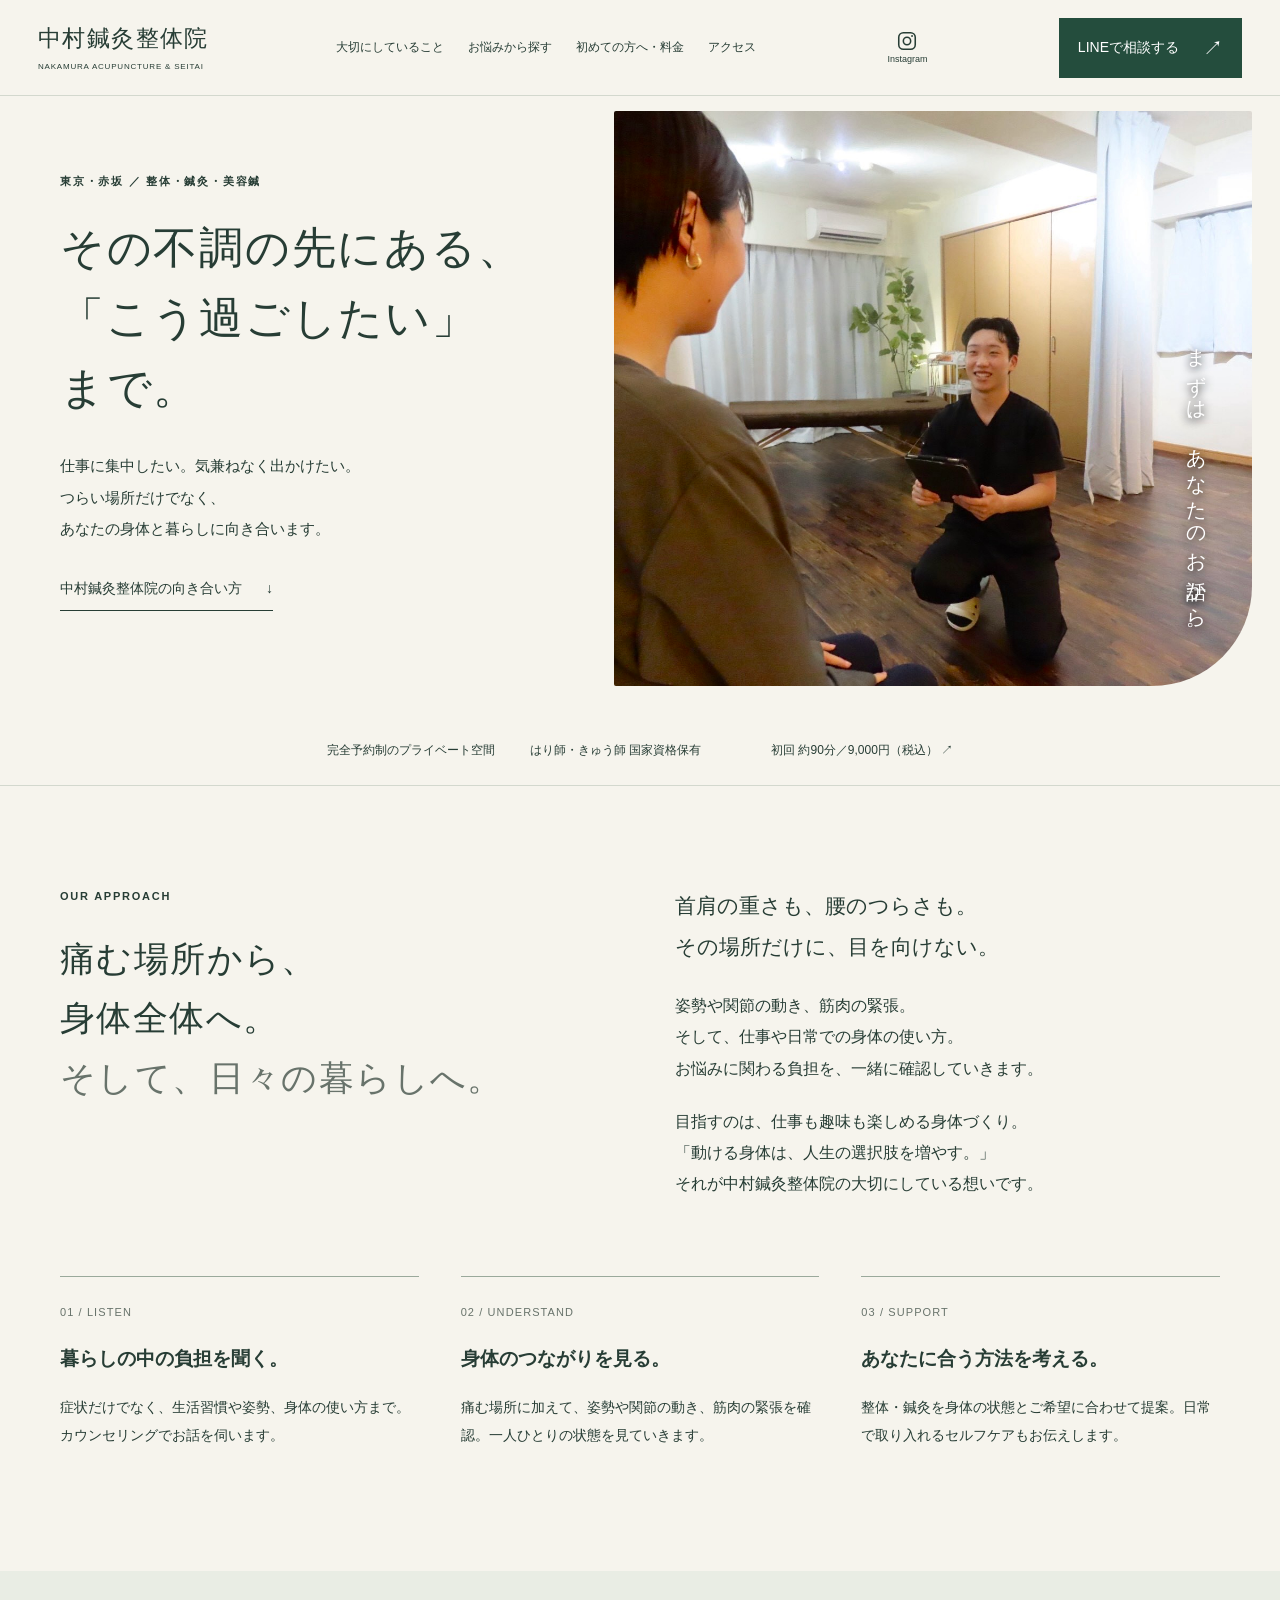
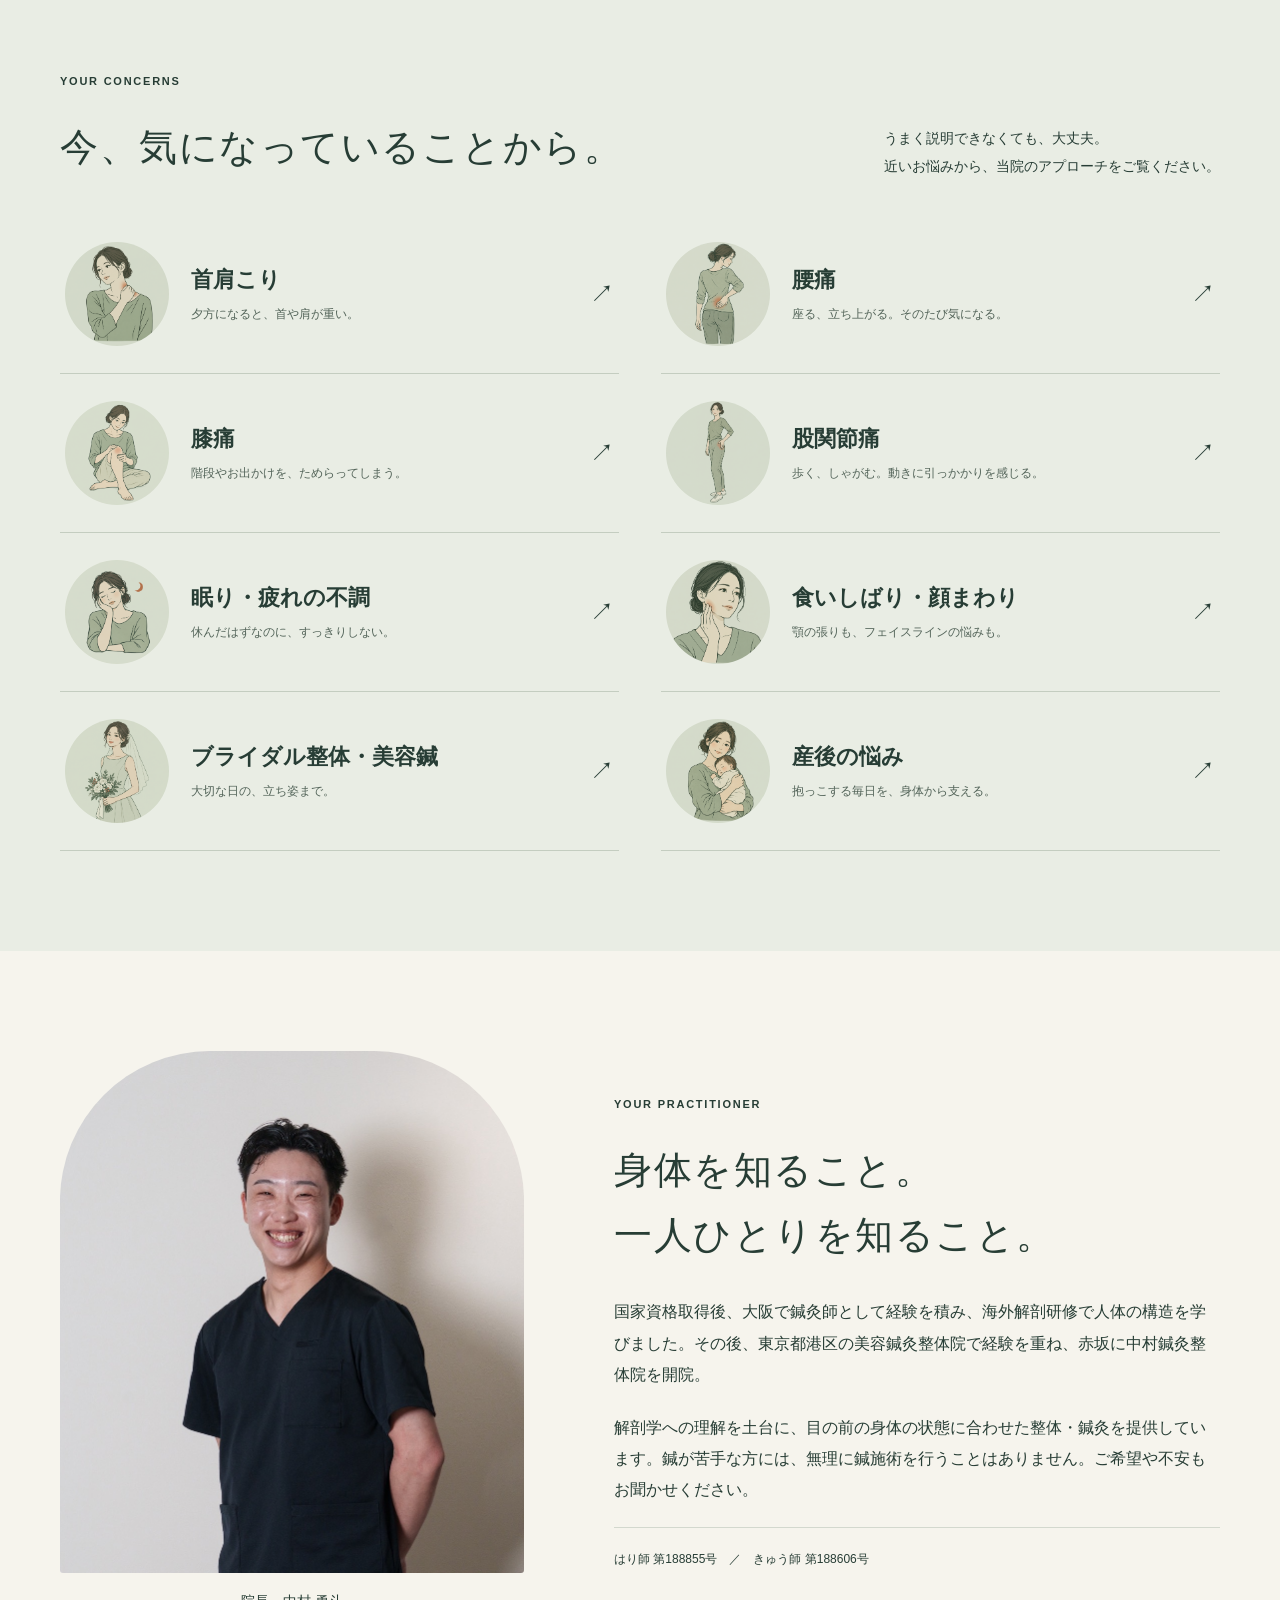
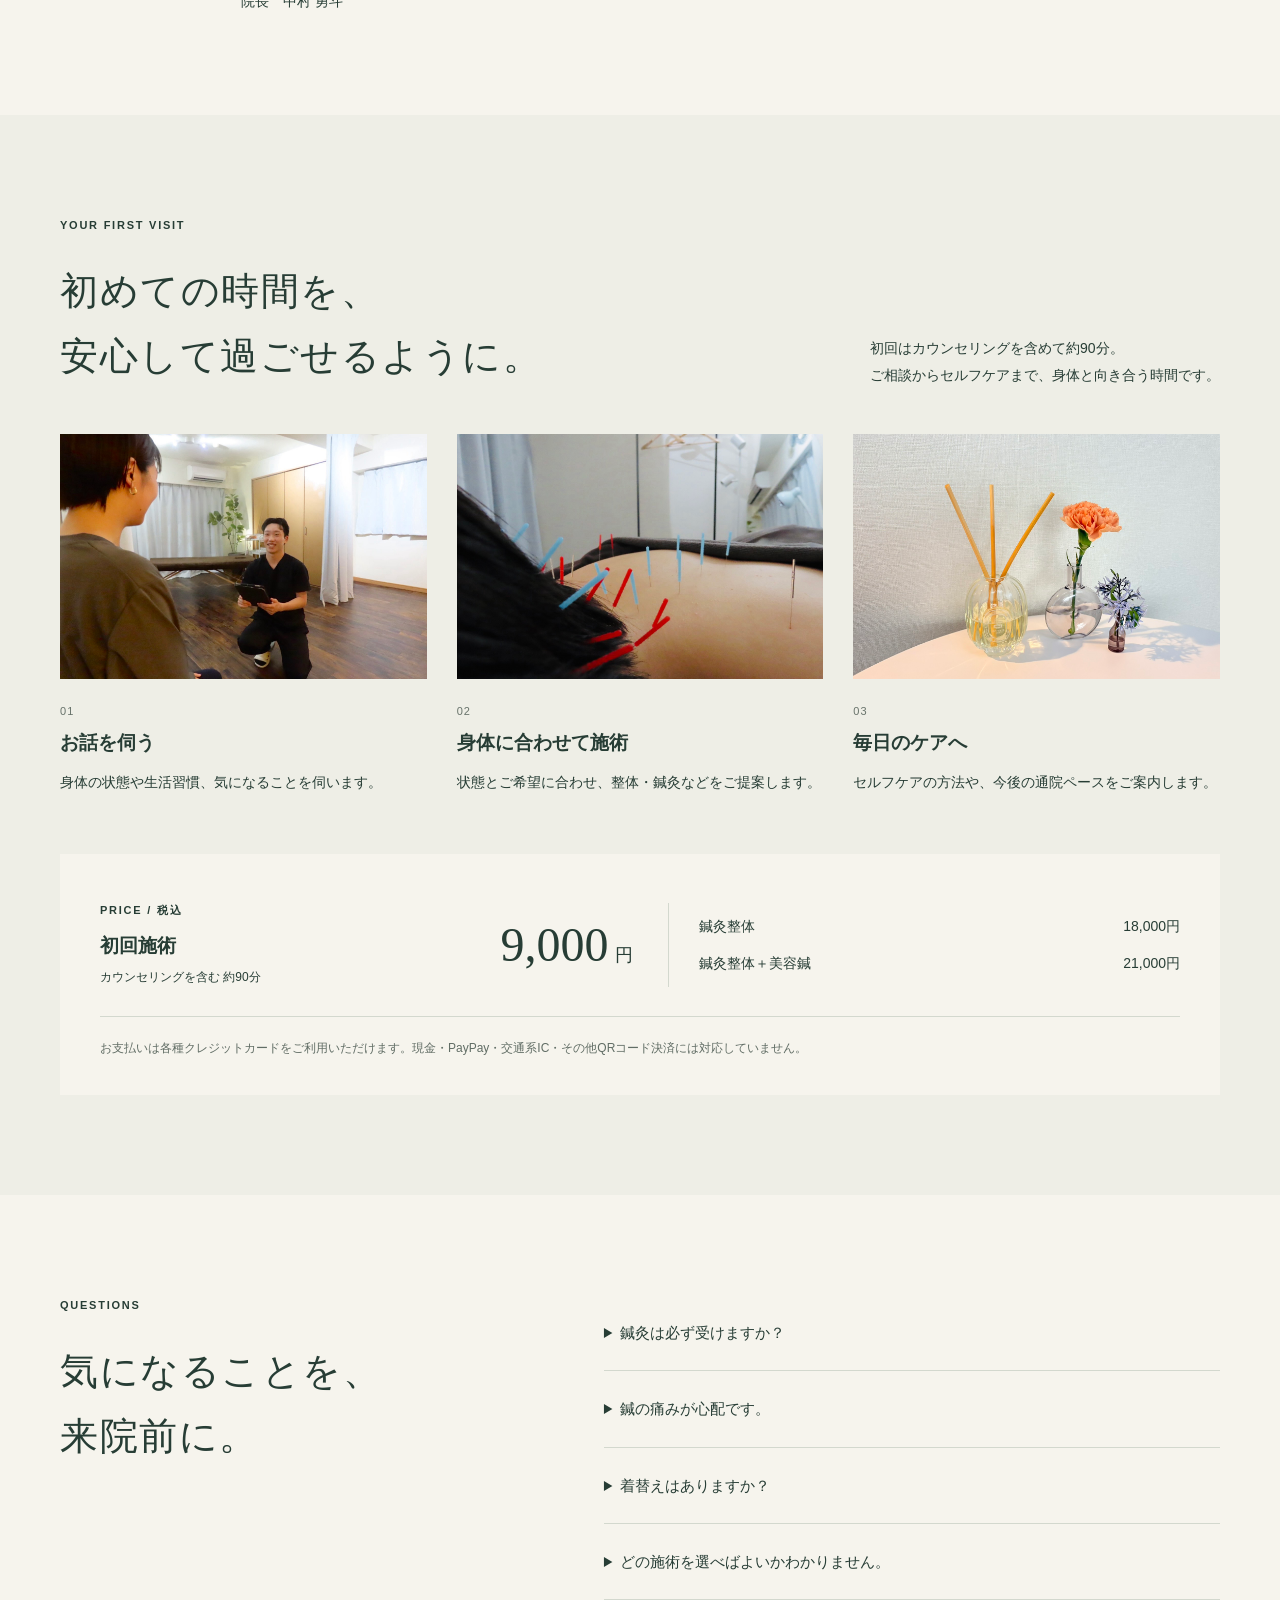
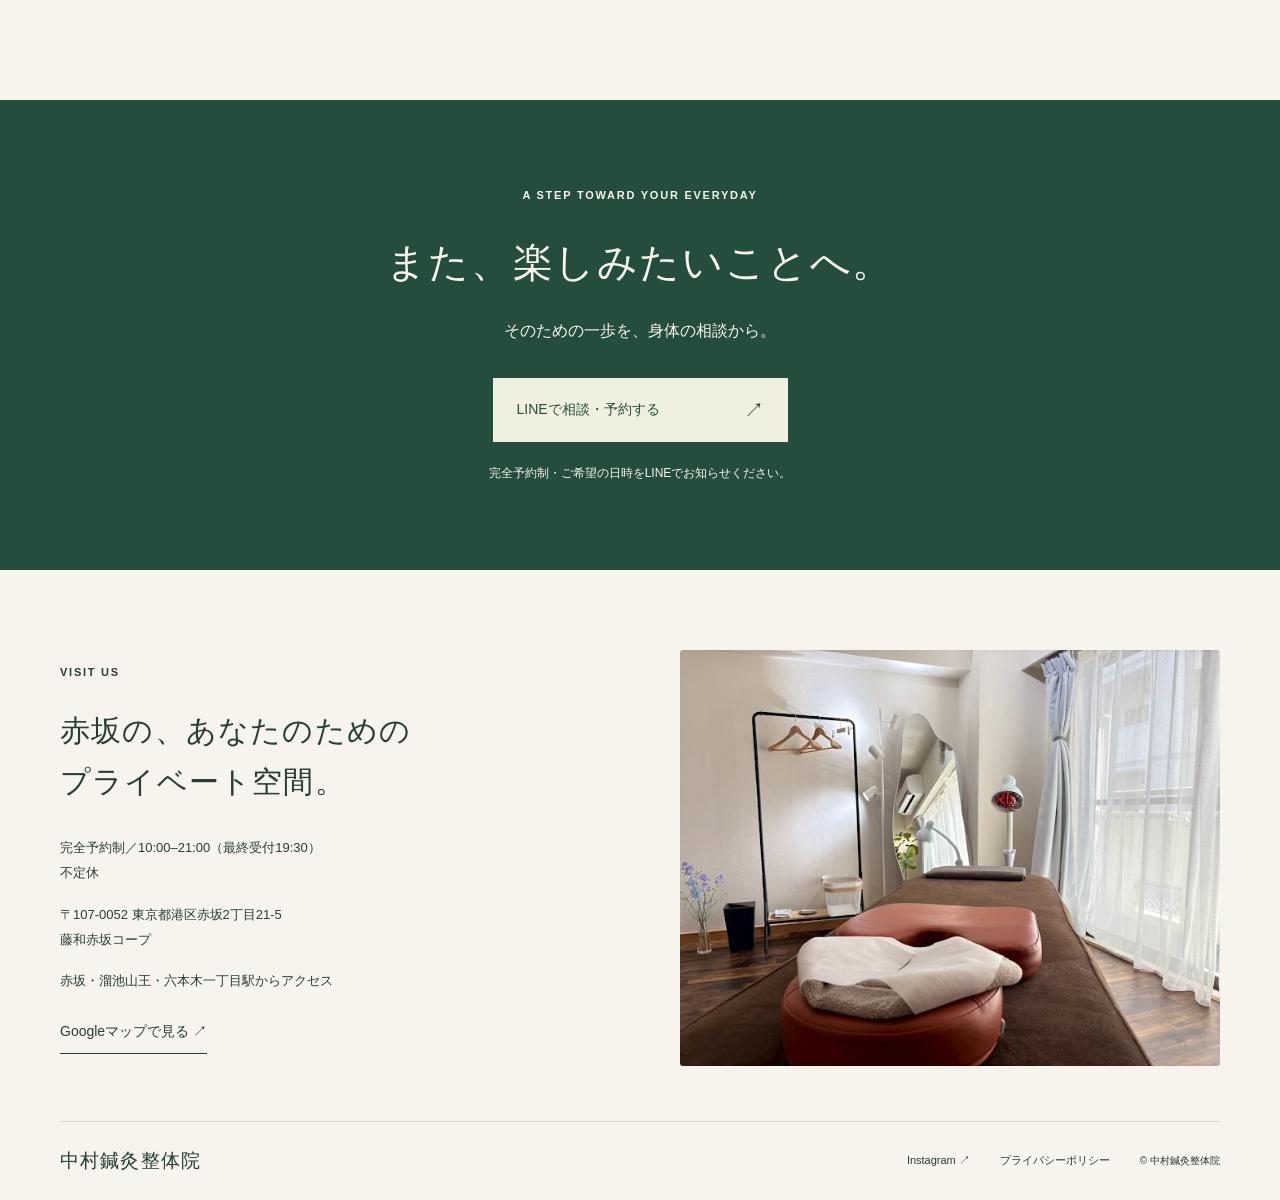
==== index.html @ 36eeb962 "Create standalone Nakamura design preview" ====
<!doctype html><html lang="ja"><head><meta charset="utf-8"><meta name="viewport" content="width=device-width,initial-scale=1"><meta name="robots" content="noindex,nofollow"><title>身体と暮らしに向き合う、赤坂の整体・鍼灸｜中村鍼灸整体院</title><meta name="description" content="赤坂の完全予約制・中村鍼灸整体院。つらい場所だけでなく、姿勢や動き、暮らしまで。整体・鍼灸をご希望に合わせて提案します。"><link rel="stylesheet" href="css/style.css"><link rel="stylesheet" href="css/mobile-refinement.css"><script src="js/main.js" defer></script></head><body><a class="skip" href="#main">本文へ</a><header><a class="brand" href="index.html">中村鍼灸整体院<small>NAKAMURA ACUPUNCTURE & SEITAI</small></a><a class="instagram-button" href="https://www.instagram.com/nakamura_shinkyu/" target="_blank" rel="noopener noreferrer" aria-label="Instagramを見る（新しいタブ）"><svg width="22" height="22" viewBox="0 0 24 24" fill="none" stroke="currentColor" stroke-width="1.7" aria-hidden="true"><rect x="3" y="3" width="18" height="18" rx="5"/><circle cx="12" cy="12" r="4"/><circle cx="17.5" cy="6.5" r="1" fill="currentColor" stroke="none"/></svg><span>Instagram</span></a><button class="menu" aria-expanded="false" aria-controls="navigation">メニュー</button><nav id="navigation"><a href="index.html#approach">大切にしていること</a><a href="index.html#concerns">お悩みから探す</a><a href="index.html#first-visit">初めての方へ・料金</a><a href="index.html#access">アクセス</a></nav><a class="button" href="https://lin.ee/W4OFa8G" target="_blank" rel="noopener noreferrer">LINEで相談する<span aria-hidden="true">↗</span></a></header><main id="main"><section class="hero"><div class="hero-copy"><span class="eyebrow">東京・赤坂 ／ 整体・鍼灸・美容鍼</span><h1>その不調の先にある、<br><em>「こう過ごしたい」</em><br>まで。</h1><p class="hero-lead">仕事に集中したい。気兼ねなく出かけたい。<br>つらい場所だけでなく、<br>あなたの身体と暮らしに向き合います。</p><a class="text-link" href="#approach">中村鍼灸整体院の向き合い方 <span>↓</span></a></div><div class="hero-photo"><img src="picture/counseling.jpg" alt="お話を伺う院長・中村勇斗" fetchpriority="high"><span class="photo-caption">まずは、あなたのお話から。</span></div><div class="hero-note"><span>完全予約制のプライベート空間</span><span>はり師・きゅう師 国家資格保有</span><a href="#pricing">初回 約90分／9,000円（税込） ↗</a></div><div class="mobile-shortcuts"><a href="#concerns">お悩みから探す <span>↓</span></a><a href="#first-visit">初めての方へ <span>↓</span></a></div></section>
<section class="section wrap intro" id="approach"><div><span class="eyebrow">OUR APPROACH</span><h2>痛む場所から、<br>身体全体へ。<br><span class="muted">そして、日々の暮らしへ。</span></h2></div><div><p class="large">首肩の重さも、腰のつらさも。<br>その場所だけに、目を向けない。</p><p>姿勢や関節の動き、筋肉の緊張。<br>そして、仕事や日常での身体の使い方。<br>お悩みに関わる負担を、一緒に確認していきます。</p><p>目指すのは、仕事も趣味も楽しめる身体づくり。<br>「動ける身体は、人生の選択肢を増やす。」<br>それが中村鍼灸整体院の大切にしている想いです。</p></div></section>
<section class="wrap approach-grid"><article><span class="index">01 / LISTEN</span><h3>暮らしの中の負担を聞く。</h3><p>症状だけでなく、生活習慣や姿勢、身体の使い方まで。カウンセリングでお話を伺います。</p></article><article><span class="index">02 / UNDERSTAND</span><h3>身体のつながりを見る。</h3><p>痛む場所に加えて、姿勢や関節の動き、筋肉の緊張を確認。一人ひとりの状態を見ていきます。</p></article><article><span class="index">03 / SUPPORT</span><h3>あなたに合う方法を考える。</h3><p>整体・鍼灸を身体の状態とご希望に合わせて提案。日常で取り入れるセルフケアもお伝えします。</p></article></section>
<section class="section concerns-section" id="concerns"><div class="wrap"><div class="section-heading"><div><span class="eyebrow">YOUR CONCERNS</span><h2><span class="desktop-copy">今、気になっていることから。</span><span class="mobile-copy">今のお悩みから探す</span></h2></div><p>うまく説明できなくても、大丈夫。<br>近いお悩みから、当院のアプローチをご覧ください。</p></div><div class="concerns-grid"><a class="concern" href="concerns/neck.html"><img class="concern-illustration" src="picture/illustrations/neck.png" alt="" width="104" height="104" loading="lazy"><div><h3>首肩こり</h3><p>夕方になると、首や肩が重い。</p></div><span class="arrow" aria-hidden="true">↗</span></a><a class="concern" href="concerns/back.html"><img class="concern-illustration" src="picture/illustrations/back.png" alt="" width="104" height="104" loading="lazy"><div><h3>腰痛</h3><p>座る、立ち上がる。そのたび気になる。</p></div><span class="arrow" aria-hidden="true">↗</span></a><a class="concern" href="concerns/knee.html"><img class="concern-illustration" src="picture/illustrations/knee.png" alt="" width="104" height="104" loading="lazy"><div><h3>膝痛</h3><p>階段やお出かけを、ためらってしまう。</p></div><span class="arrow" aria-hidden="true">↗</span></a><a class="concern" href="concerns/hip.html"><img class="concern-illustration" src="picture/illustrations/hip.png" alt="" width="104" height="104" loading="lazy"><div><h3>股関節痛</h3><p>歩く、しゃがむ。動きに引っかかりを感じる。</p></div><span class="arrow" aria-hidden="true">↗</span></a><a class="concern" href="concerns/rest.html"><img class="concern-illustration" src="picture/illustrations/rest.png" alt="" width="104" height="104" loading="lazy"><div><h3>眠り・疲れの不調</h3><p>休んだはずなのに、すっきりしない。</p></div><span class="arrow" aria-hidden="true">↗</span></a><a class="concern" href="concerns/jaw.html"><img class="concern-illustration" src="picture/illustrations/jaw.png" alt="" width="104" height="104" loading="lazy"><div><h3><span class="phrase">食いしばり</span><span class="phrase">・顔まわり</span></h3><p>顎の張りも、フェイスラインの悩みも。</p></div><span class="arrow" aria-hidden="true">↗</span></a><a class="concern" href="concerns/bridal.html"><img class="concern-illustration" src="picture/illustrations/bridal.png" alt="" width="104" height="104" loading="lazy"><div><h3><span class="phrase">ブライダル整体</span><span class="phrase">・美容鍼</span></h3><p>大切な日の、立ち姿まで。</p></div><span class="arrow" aria-hidden="true">↗</span></a><a class="concern" href="concerns/postpartum.html"><img class="concern-illustration" src="picture/illustrations/postpartum.png" alt="" width="104" height="104" loading="lazy"><div><h3>産後の悩み</h3><p>抱っこする毎日を、身体から支える。</p></div><span class="arrow" aria-hidden="true">↗</span></a></div></div></section>
<section class="section wrap profile" id="greeting"><div class="portrait"><img src="picture/nakamura_face.jpg" alt="院長 中村勇斗" loading="lazy"><span>院長　中村 勇斗</span></div><div><span class="eyebrow">YOUR PRACTITIONER</span><h2>身体を知ること。<br>一人ひとりを知ること。</h2><p>国家資格取得後、大阪で鍼灸師として経験を積み、海外解剖研修で人体の構造を学びました。その後、東京都港区の美容鍼灸整体院で経験を重ね、赤坂に中村鍼灸整体院を開院。</p><p>解剖学への理解を土台に、目の前の身体の状態に合わせた整体・鍼灸を提供しています。鍼が苦手な方には、無理に鍼施術を行うことはありません。ご希望や不安もお聞かせください。</p><div class="credentials">はり師 第188855号　／　きゅう師 第188606号</div></div></section>
<section class="section first" id="first-visit"><div class="wrap"><span class="eyebrow">YOUR FIRST VISIT</span><div class="section-heading"><h2>初めての時間を、<br>安心して過ごせるように。</h2><p>初回はカウンセリングを含めて約90分。<br>ご相談からセルフケアまで、身体と向き合う時間です。</p></div><div class="flow"><article><img src="picture/counseling.jpg" alt="お話を伺う様子" loading="lazy"><span class="index">01</span><h3>お話を伺う</h3><p>身体の状態や生活習慣、気になることを伺います。</p></article><article><img src="picture/treatment.jpg" alt="身体の状態に合わせた鍼施術の様子" loading="lazy"><span class="index">02</span><h3>身体に合わせて施術</h3><p>状態とご希望に合わせ、整体・鍼灸などをご提案します。</p></article><article><img src="picture/aftercare.jpg" alt="院内の花と落ち着いた空間" loading="lazy"><span class="index">03</span><h3>毎日のケアへ</h3><p>セルフケアの方法や、今後の通院ペースをご案内します。</p></article></div><div class="pricing" id="pricing"><div><span class="eyebrow">PRICE / 税込</span><h3>初回施術</h3><p>カウンセリングを含む 約90分</p></div><div class="price">9,000<span>円</span></div><dl><div><dt>鍼灸整体</dt><dd>18,000円</dd></div><div><dt>鍼灸整体＋美容鍼</dt><dd>21,000円</dd></div></dl><p class="fine">お支払いは各種クレジットカードをご利用いただけます。現金・PayPay・交通系IC・その他QRコード決済には対応していません。</p></div></div></section>
<section class="section wrap faq"><div><span class="eyebrow">QUESTIONS</span><h2>気になることを、<br>来院前に。</h2></div><div><details><summary>鍼灸は必ず受けますか？</summary><p>必ず行うわけではありません。身体の状態やご希望に合わせ、整体のみ、または整体と鍼灸を組み合わせた施術をご提案します。</p></details><details><summary>鍼の痛みが心配です。</summary><p>感じ方には個人差があり、痛みや内出血が生じることもあります。不安なことは施術前にご相談ください。使用する鍼は使い捨てです。</p></details><details><summary>着替えはありますか？</summary><p>お着替えをご用意しています。お仕事帰りやお出かけ前の服装のままご来院いただけます。</p></details><details><summary>どの施術を選べばよいかわかりません。</summary><p>気になる症状やご希望をLINEでお知らせください。ご相談のうえ、身体の状態に合わせた施術をご提案します。</p></details></div></section>
<section class="contact"><span class="eyebrow">A STEP TOWARD YOUR EVERYDAY</span><h2>また、楽しみたいことへ。</h2><p>そのための一歩を、身体の相談から。</p><a class="button" href="https://lin.ee/W4OFa8G" target="_blank" rel="noopener noreferrer">LINEで相談・予約する<span aria-hidden="true">↗</span></a><small>完全予約制・ご希望の日時をLINEでお知らせください。</small></section></main><footer id="access"><div class="wrap footer-grid"><div><span class="eyebrow">VISIT US</span><h2>赤坂の、あなたのための<br>プライベート空間。</h2><p>完全予約制／10:00–21:00（最終受付19:30）<br>不定休</p><p>〒107-0052 東京都港区赤坂2丁目21-5<br>藤和赤坂コープ</p><p>赤坂・溜池山王・六本木一丁目駅からアクセス</p><a class="text-link" href="https://www.google.com/maps/search/?api=1&query=中村鍼灸整体院+赤坂" target="_blank" rel="noopener noreferrer">Googleマップで見る ↗</a></div><img src="picture/room.webp" alt="中村鍼灸整体院の施術室" loading="lazy"></div><div class="wrap footer-bottom"><a class="brand" href="index.html">中村鍼灸整体院</a><a href="https://www.instagram.com/nakamura_shinkyu/" target="_blank" rel="noopener noreferrer">Instagram ↗</a><a href="https://nakamuraseitai.jp/privacypolicy.html">プライバシーポリシー</a><small>© 中村鍼灸整体院</small></div></footer><div class="mobile-cta"><a href="index.html#pricing">初回・料金を見る</a><a class="button" href="https://lin.ee/W4OFa8G" target="_blank" rel="noopener noreferrer">LINEで相談・予約<span aria-hidden="true">↗</span></a></div></body></html>
---- css/style.css ----
:root{--ink:#273d35;--paper:#f6f4ed;--muted:#68736b;--line:#d3d8ce;--green:#244d3d;--serif:'Yu Mincho','Hiragino Mincho ProN',serif}*{box-sizing:border-box}html{scroll-behavior:smooth;scroll-padding-top:110px}body{margin:0;background:var(--paper);color:var(--ink);font-family:'Yu Gothic','Hiragino Kaku Gothic ProN',sans-serif;font-size:15px;line-height:1.95}a{color:inherit;text-decoration:none}button{font:inherit}img{display:block;width:100%;object-fit:cover}h1,h2,h3,p{margin-top:0}h1,h2{font-family:var(--serif);font-weight:500;letter-spacing:.04em;line-height:1.7}h2{font-size:clamp(27px,3vw,40px);margin-bottom:28px}h3{font-size:19px;font-weight:600;line-height:1.6}p{margin-bottom:22px}.wrap{max-width:1160px;width:calc(100% - 100px);margin-inline:auto}.section{padding-block:100px}.eyebrow{display:block;font-size:11px;letter-spacing:.16em;margin-bottom:22px;font-weight:700}.muted{color:var(--muted)}.large{font-size:21px;font-family:var(--serif)}.fine{font-size:12px;color:#616d65;line-height:1.9}.text-link{display:inline-flex;align-items:center;gap:24px;border-bottom:1px solid var(--ink);padding:8px 0;font-size:14px}.text-link:hover{color:#63806a}.button{display:inline-flex;align-items:center;justify-content:space-between;gap:24px;padding:17px 24px;background:var(--green);color:white;font-size:14px;line-height:1.5;transition:background .2s}.button:hover{background:#3d6550}.button span{font-size:20px}.skip{position:absolute;top:-100px}.skip:focus{top:10px;background:white;padding:10px;z-index:100}a:focus-visible,button:focus-visible,summary:focus-visible{outline:3px solid #a77739;outline-offset:5px}header{height:96px;display:flex;align-items:center;justify-content:space-between;padding:0 38px;gap:24px;background:var(--paper);position:relative;z-index:20}.brand{font-family:var(--serif);font-size:23px;white-space:nowrap;line-height:1.5;letter-spacing:.06em}.brand small{font-family:sans-serif;font-size:8px;letter-spacing:.1em;display:block;margin-top:5px}nav{display:flex;gap:24px;font-size:12px}header>.button{padding:15px 19px}.menu{display:none}.hero{position:relative;display:grid;grid-template-columns:48% 52%;padding-top:15px}.hero-copy{padding:60px 25px 60px max(50px,calc((100vw - 1160px)/2));z-index:1}.hero h1{font-size:clamp(32px,3.4vw,52px);line-height:1.6;margin-bottom:27px;white-space:nowrap}.hero h1 em{font-style:normal}.hero-lead{font-size:15px;line-height:2.1}.hero-photo{position:relative;min-height:575px;margin-right:28px}.hero-photo img{height:100%;object-position:57% 50%;border-radius:2px 2px 100px 2px}.photo-caption{position:absolute;right:36px;bottom:43px;color:white;font-family:var(--serif);writing-mode:vertical-rl;letter-spacing:.15em;font-size:20px;text-shadow:0 2px 10px #000}.hero-note{grid-column:1/-1;display:flex;gap:35px;justify-content:center;padding:23px 30px;font-size:12px;border-bottom:1px solid var(--line);margin-top:30px}.hero-note a{margin-left:35px}.intro{display:grid;grid-template-columns:1fr 1fr;gap:70px;padding-bottom:55px}.intro h2{font-size:35px}.intro p{max-width:510px}.approach-grid{display:grid;grid-template-columns:repeat(3,1fr);gap:42px;padding-bottom:100px}.approach-grid article{border-top:1px solid #9aa99b;padding-top:25px}.index{font-size:11px;letter-spacing:.1em;display:block;margin-bottom:20px;color:var(--muted)}.approach-grid p{font-size:14px;line-height:2}.concerns-section{background:#e9ede4}.section-heading{display:flex;align-items:end;justify-content:space-between;gap:35px;margin-bottom:35px}.section-heading h2{margin-bottom:0}.section-heading p{font-size:14px;margin:0}.concerns-grid{display:grid;grid-template-columns:1fr 1fr;gap:0 42px}.concern{display:flex;align-items:center;gap:22px;border-bottom:1px solid #c4cdc0;padding:27px 5px;transition:padding .2s}.concern:hover{padding-left:13px}.concern .index{align-self:flex-start;padding-top:3px;margin:0}.concern h3{font-family:var(--serif);font-size:22px;margin:0 0 6px}.concern p{font-size:12px;margin:0;color:#536459}.arrow{margin-left:auto;font-size:24px}.profile{display:grid;grid-template-columns:40% 1fr;gap:90px;align-items:center}.portrait{position:relative}.portrait img{aspect-ratio:4/4.5;object-position:51% 50%;border-radius:150px 150px 3px 3px}.portrait>span{display:block;text-align:center;font-size:14px;margin-top:15px}.credentials{font-size:12px;border-top:1px solid var(--line);padding-top:20px}.first{background:#eeeee6}.flow{display:grid;grid-template-columns:repeat(3,1fr);gap:30px;margin-top:45px}.flow img{aspect-ratio:1.5;object-position:center;margin-bottom:22px}.flow .index{margin-bottom:6px}.flow h3{margin-bottom:10px}.flow p{font-size:14px}.pricing{background:var(--paper);padding:35px 40px;margin-top:36px;display:grid;grid-template-columns:1fr auto 1.4fr;gap:15px 35px;align-items:center}.pricing .eyebrow{margin-bottom:9px}.pricing h3{margin-bottom:5px}.pricing p{font-size:12px;margin:0}.price{font-family:var(--serif);font-size:48px;white-space:nowrap}.price span{font-size:18px;margin-left:7px}.pricing dl{border-left:1px solid var(--line);padding-left:30px;font-size:14px}.pricing dl div{display:flex;justify-content:space-between;gap:12px;margin:10px 0}.pricing dd{margin:0;white-space:nowrap}.pricing>.fine{grid-column:1/-1;border-top:1px solid var(--line);padding-top:20px}.faq{display:grid;grid-template-columns:1fr 1.3fr;gap:70px}.faq details{border-bottom:1px solid var(--line)}summary{cursor:pointer;padding:23px 25px 23px 0;font-size:15px}.faq details p{font-size:14px;padding-right:20px}.contact{text-align:center;padding:85px 24px;background:var(--green);color:#f8f5eb}.contact h2{font-size:40px;margin-bottom:18px}.contact .button{background:#f0f0df;color:var(--green);min-width:295px;margin-top:10px}.contact small{display:block;margin-top:20px;font-size:12px}footer{padding:80px 0 25px}.footer-grid{display:grid;grid-template-columns:1fr 1fr;gap:80px;align-items:center}.footer-grid h2{font-size:30px}.footer-grid p{font-size:13px;margin-bottom:16px}.footer-grid img{aspect-ratio:1.3;border-radius:3px}.footer-bottom{border-top:1px solid var(--line);margin-top:55px;padding-top:25px;display:flex;align-items:center;gap:30px;font-size:11px}.footer-bottom .brand{margin-right:auto;font-size:19px}.footer-bottom small{font-size:10px}.mobile-cta{display:none}.breadcrumb{font-size:11px;padding-top:25px;color:var(--muted)}.detail-hero{padding:60px 0 50px;border-bottom:1px solid var(--line)}.detail-category{font-size:15px;margin-bottom:12px}.detail-hero h1{font-size:clamp(30px,3.6vw,46px);margin-bottom:25px}.detail-layout{display:grid;grid-template-columns:minmax(0,1fr) 300px;gap:100px;padding-top:55px}.detail-layout article section{padding-bottom:30px;margin-bottom:40px;border-bottom:1px solid var(--line)}.detail-layout article h2{font-size:29px}.detail-layout aside{align-self:start;background:#e9ede4;padding:26px;position:sticky;top:25px}.detail-layout aside img{aspect-ratio:1.4;object-position:50% 31%;margin-bottom:20px}.detail-layout aside h3{font-family:var(--serif);font-size:20px}.detail-layout aside p{font-size:13px}.detail-layout aside .button{font-size:12px;gap:8px;width:100%;padding:16px 12px;margin-top:20px}.detail-layout aside .text-link{font-size:12px}.detail-photo{aspect-ratio:1.8;margin-block:30px}.care-note{background:#e9ede4;padding:20px;font-size:13px}.related{padding-top:30px}.related h2{font-size:28px}.related>div{display:flex;flex-wrap:wrap;gap:12px}.related a{padding:10px 20px;border:1px solid var(--line);font-size:13px}
@media(min-width:1500px){.hero-photo{max-height:710px}.hero-copy{padding-top:95px;padding-bottom:90px}}@media(max-width:1100px){header{padding:0 25px}nav{gap:15px;font-size:11px}header>.button{display:none}.wrap{width:calc(100% - 70px)}.hero-copy{padding-left:35px}.hero h1{font-size:37px}.hero-photo{margin-right:20px}.hero-note{gap:22px;font-size:11px}.hero-note a{margin-left:0}.profile{gap:55px}.pricing{grid-template-columns:1fr auto}.pricing dl{grid-column:1/-1;border-left:0;border-top:1px solid var(--line);padding:15px 0 0}.detail-layout{gap:40px;grid-template-columns:minmax(0,1fr) 270px}}
@media(max-width:760px){html{scroll-padding-top:20px}body{font-size:14px}.wrap{width:calc(100% - 40px)}.section{padding-block:65px}header{height:78px;padding:0 20px}.brand{font-size:20px}.brand small{font-size:7px}.menu{display:block;background:transparent;border:1px solid var(--line);font-size:11px;padding:7px 10px;color:var(--ink)}nav{display:none;position:absolute;top:78px;left:0;right:0;background:var(--paper);padding:25px;font-size:14px;box-shadow:0 10px 15px #233c3410}nav.open{display:flex;flex-direction:column}.hero{grid-template-columns:1fr;padding-top:0}.hero-copy{padding:32px 24px 30px}.hero .eyebrow{font-size:10px;margin-bottom:20px}.hero h1{font-size:clamp(28px,8vw,40px);margin-bottom:20px;line-height:1.55;white-space:normal}.hero-lead{font-size:13px;line-height:2}.hero .text-link{font-size:12px}.hero-photo{height:310px;min-height:0;margin:0 20px 0 45px}.hero-photo img{object-position:56% 49%;border-radius:2px 2px 55px 2px}.photo-caption{right:22px;bottom:25px;font-size:16px}.hero-note{margin-top:22px;display:flex;flex-wrap:wrap;gap:8px 14px;padding:15px 20px;font-size:10px}.hero-note a{display:block;text-align:center;width:100%;font-size:12px}.intro{grid-template-columns:1fr;gap:20px;padding-bottom:25px}.intro h2{font-size:28px}.large{font-size:19px}.intro p{font-size:14px}.approach-grid{grid-template-columns:1fr;gap:20px;padding-bottom:60px}.approach-grid article{padding-top:20px}.approach-grid .index{margin-bottom:10px}.approach-grid h3{font-size:18px;margin-bottom:10px}.approach-grid p{margin-bottom:8px}.section-heading{display:block;margin-bottom:20px}.section-heading h2{font-size:27px;margin-bottom:20px}.section-heading p{font-size:13px}.concerns-grid{grid-template-columns:1fr}.concern{padding:23px 0;gap:15px}.concern h3{font-size:20px}.concern p{font-size:11px}.profile{grid-template-columns:1fr;gap:35px}.portrait{max-width:330px;margin:auto}.portrait img{aspect-ratio:1.05;object-position:50% 35%}.profile h2{font-size:29px}.flow{grid-template-columns:1fr;gap:23px;margin-top:30px}.flow article{display:grid;grid-template-columns:115px 1fr;gap:0 18px;align-content:start}.flow img{grid-column:1;grid-row:1/4;height:135px;aspect-ratio:auto;margin:0}.flow .index{grid-column:2;margin-bottom:3px}.flow h3{font-size:17px;margin-bottom:7px;grid-column:2}.flow p{grid-column:2;font-size:12px;line-height:1.8;margin:0}.pricing{padding:25px 20px;gap:10px}.pricing .price{font-size:36px}.pricing h3{font-size:17px}.pricing p{font-size:10px}.pricing dl{font-size:13px}.faq{grid-template-columns:1fr;gap:5px}.faq h2{font-size:27px}summary{font-size:14px}.contact{padding:65px 20px}.contact h2{font-size:29px}.contact .eyebrow{font-size:9px}.footer-grid{grid-template-columns:1fr;gap:30px}.footer-grid h2{font-size:26px}footer{padding:60px 0 95px}.footer-bottom{flex-wrap:wrap;gap:16px;margin-top:35px}.footer-bottom .brand{width:100%;font-size:20px}.mobile-cta{display:grid;grid-template-columns:1fr 1.5fr;position:fixed;bottom:0;left:0;right:0;z-index:30;background:var(--paper);padding:8px 12px calc(8px + env(safe-area-inset-bottom));gap:8px;box-shadow:0 -3px 20px #233c3410;align-items:center;font-size:11px;text-align:center}.mobile-cta .button{font-size:12px;padding:12px 14px;gap:8px}.breadcrumb{font-size:10px;padding-top:15px}.detail-hero{padding:35px 0 25px}.detail-hero h1{font-size:29px}.detail-hero p{font-size:13px}.detail-layout{display:block;padding-top:35px}.detail-layout article h2{font-size:25px}.detail-layout article section{margin-bottom:30px;padding-bottom:20px}.detail-layout aside{position:static;margin-top:30px}.detail-layout aside img{width:140px;height:130px;float:right;margin:0 0 20px 20px}.detail-layout aside .button{clear:both;width:auto;display:flex}.related h2{font-size:25px}.related a{font-size:12px;padding:8px 12px}.detail-photo{aspect-ratio:1.4}}@media(prefers-reduced-motion:reduce){html{scroll-behavior:auto}*{transition:none!important}}

/* Readability refinements */
body{font-size:16px}.detail-layout article p{font-size:16px}.detail-layout article .fine{font-size:13px}.detail-layout article .care-note{font-size:14px}@media(max-width:760px){body{font-size:16px}.hero-lead,.intro p,.approach-grid p{font-size:16px}.section-heading p,.flow p,.faq details p{font-size:15px}.concern p{font-size:14px}}

/* Text-only concern pages */
.concern-page .footer-grid{display:block}.concern-page .footer-grid>div{max-width:650px}.concern-page footer{padding-top:45px}.concern-page .detail-layout article section{margin-bottom:28px;padding-bottom:22px}.concern-page .detail-layout aside{padding:24px}.concern-page .detail-layout aside h3{margin-bottom:16px}

/* Symptom illustrations */
.concern .concern-illustration{width:104px;height:104px;flex:0 0 104px;object-fit:contain;mix-blend-mode:multiply;border-radius:50%}
.concern>div{min-width:0}.concern .arrow{flex-shrink:0}
@media(max-width:760px){.concern{gap:13px;padding:18px 0}.concern .concern-illustration{width:78px;height:78px;flex-basis:78px}.concern h3{font-size:18px}.concern p{font-size:13px}.concern .arrow{font-size:20px}}


/* Stable mobile navigation and social access */
.instagram-button{display:flex;flex-direction:column;align-items:center;justify-content:center;gap:2px;min-width:48px;min-height:48px;line-height:1.2;flex-shrink:0}
.instagram-button span{font-family:sans-serif;font-size:9px;letter-spacing:0}
.instagram-button:hover{color:#63806a}
@media(min-width:761px){header .instagram-button{order:2}header>.button{order:3}}
@media(max-width:760px){
 html{scroll-padding-top:92px}
 body{padding-top:72px}
 header{position:fixed;top:0;left:0;right:0;height:72px;padding:0 16px;gap:10px;border-bottom:1px solid var(--line);z-index:40}
 header .brand{font-size:19px;margin-right:auto;letter-spacing:.02em}
 header .brand small{font-size:6px;letter-spacing:.03em}
 header .menu{min-height:44px;min-width:56px;padding:8px;font-size:11px;flex-shrink:0}
 header nav{position:absolute;top:100%;max-height:calc(100dvh - 150px);overflow-y:auto;padding:16px 24px;gap:0}
 header nav a{display:flex;align-items:center;min-height:48px;padding:9px 0}
 .mobile-cta>a{min-height:44px;display:flex;align-items:center;justify-content:center}
 .mobile-cta .button{justify-content:space-between}
 .concern:hover{padding-left:0}
 .pricing p{font-size:13px}
 .detail-hero p{font-size:15px}
}
@media(max-width:350px){header{padding-inline:12px;gap:7px}header .brand{font-size:17px}header .brand small{font-size:5px}.instagram-button{min-width:44px}}
---- css/mobile-refinement.css ----
/* Shared fixed header, with mobile-specific reading rhythm. */
body{padding-top:96px}
header{position:fixed;inset:0 0 auto;height:96px;z-index:40;border-bottom:1px solid var(--line)}
.detail-layout aside{top:120px}
.mobile-copy,.mobile-shortcuts{display:none}
@media(min-width:761px) and (max-width:1250px){header>.button{display:none}}
@media(max-width:760px){
 body{padding-top:72px;line-height:1.85}
 header{height:72px}
 .wrap{width:calc(100% - 36px)}
 .section{padding-block:44px}
 h1,h2,h3{letter-spacing:0;line-break:strict;overflow-wrap:anywhere}
 h2,.intro h2,.profile h2,.faq h2,.section-heading h2,.footer-grid h2{font-size:24px;line-height:1.55;margin-bottom:18px}
 p{margin-bottom:16px}
 .eyebrow{margin-bottom:12px;font-size:10px}
 .hero-copy{padding:25px 20px 22px}
 .hero h1{font-size:clamp(25px,7vw,32px);line-height:1.5;margin-bottom:16px}
 .hero .eyebrow{margin-bottom:14px}
 .hero-lead{font-size:15px;line-height:1.85;margin-bottom:12px}
 .hero-lead br,.intro p br,.section-heading p br,.detail-hero p br{display:none}
 .hero .text-link{display:none}
 .hero-photo{height:220px;margin:0 18px;min-height:0}
 .hero-photo img{border-radius:3px 3px 38px 3px}
 .photo-caption{font-size:14px;bottom:20px;right:20px}
 .hero-note{margin-top:0;padding:14px 16px;gap:5px 12px;font-size:10px}
 .hero-note a{font-size:13px}
 .mobile-shortcuts{display:grid;grid-template-columns:1fr 1fr;gap:10px;padding:16px 18px 0}
 .mobile-shortcuts a{display:flex;align-items:center;justify-content:space-between;min-height:48px;padding:10px 14px;border:1px solid var(--line);font-size:13px}
 .intro{gap:12px;padding-bottom:16px}
 .intro p{font-size:15px}
 .intro .large{font-size:18px}
 .approach-grid{gap:14px;padding-bottom:40px}
 .approach-grid article{padding-top:14px}
 .approach-grid .index{margin-bottom:5px}
 .approach-grid h3{font-size:17px;margin-bottom:6px}
 .approach-grid p{font-size:14px;line-height:1.85}
 .desktop-copy{display:none}
 .mobile-copy{display:inline}
 .section-heading p{font-size:14px;line-height:1.8}
 .concerns-grid{grid-template-columns:repeat(2,minmax(0,1fr));gap:10px}
 .concern{position:relative;flex-direction:column;align-items:center;justify-content:flex-start;gap:9px;padding:14px 8px 16px;border:1px solid #cdd5c8;border-radius:6px;background:#f6f4ed80;transition:background .2s}
 .concern:hover{padding:14px 8px 16px;background:#f6f4ed}
 .concern .concern-illustration{width:70px;height:70px;flex:0 0 70px}
 .concern>div{width:100%;text-align:center}
 .concern h3{font-family:'Yu Gothic','Hiragino Kaku Gothic ProN',sans-serif;font-size:14px;line-height:1.6;margin:0;font-weight:600}
 .concern .phrase{display:inline-block}
 .concern p{display:none}
 .concern .arrow{position:absolute;right:9px;top:9px;font-size:15px;color:#68736b}
 .profile{gap:22px}
 .portrait{max-width:240px}
 .profile p{font-size:15px}
 .credentials{font-size:11px;padding-top:14px}
 .flow{gap:20px;margin-top:24px}
 .flow article{grid-template-columns:76px minmax(0,1fr);gap:0 14px}
 .flow img{width:76px;height:100px}
 .flow h3{font-size:16px}
 .flow p{font-size:14px;line-height:1.8}
 .pricing{padding:20px 16px;margin-top:24px;grid-template-columns:minmax(0,1fr) auto}
 .pricing .price{font-size:32px}
 .pricing p{font-size:12px}
 .pricing dl{font-size:13px;margin:8px 0}
 .pricing>.fine{font-size:12px;line-height:1.8;padding-top:14px}
 .faq{gap:0}
 summary{padding-block:17px;font-size:14px}
 .faq details p{font-size:14px}
 .contact{padding:42px 18px}
 .contact h2{font-size:26px}
 .contact .button{min-width:0;width:min(100%,320px)}
 .contact small{font-size:11px}
 footer{padding-top:40px}
 .footer-grid{gap:22px}
 .detail-hero{padding:25px 0 20px}
 .detail-hero h1{font-size:25px;line-height:1.6;margin-bottom:16px;text-wrap:pretty}
 .detail-layout{padding-top:28px}
 .detail-layout article h2{font-size:22px;line-height:1.6}
 .detail-layout article p{font-size:15px;line-height:1.9}
 .detail-layout aside{position:static}
 .related h2{font-size:22px}
}
@media(max-width:350px){h2,.intro h2,.profile h2,.faq h2,.section-heading h2,.footer-grid h2{font-size:22px}.concern h3{font-size:13px}.concern .concern-illustration{width:64px;height:64px;flex-basis:64px}}
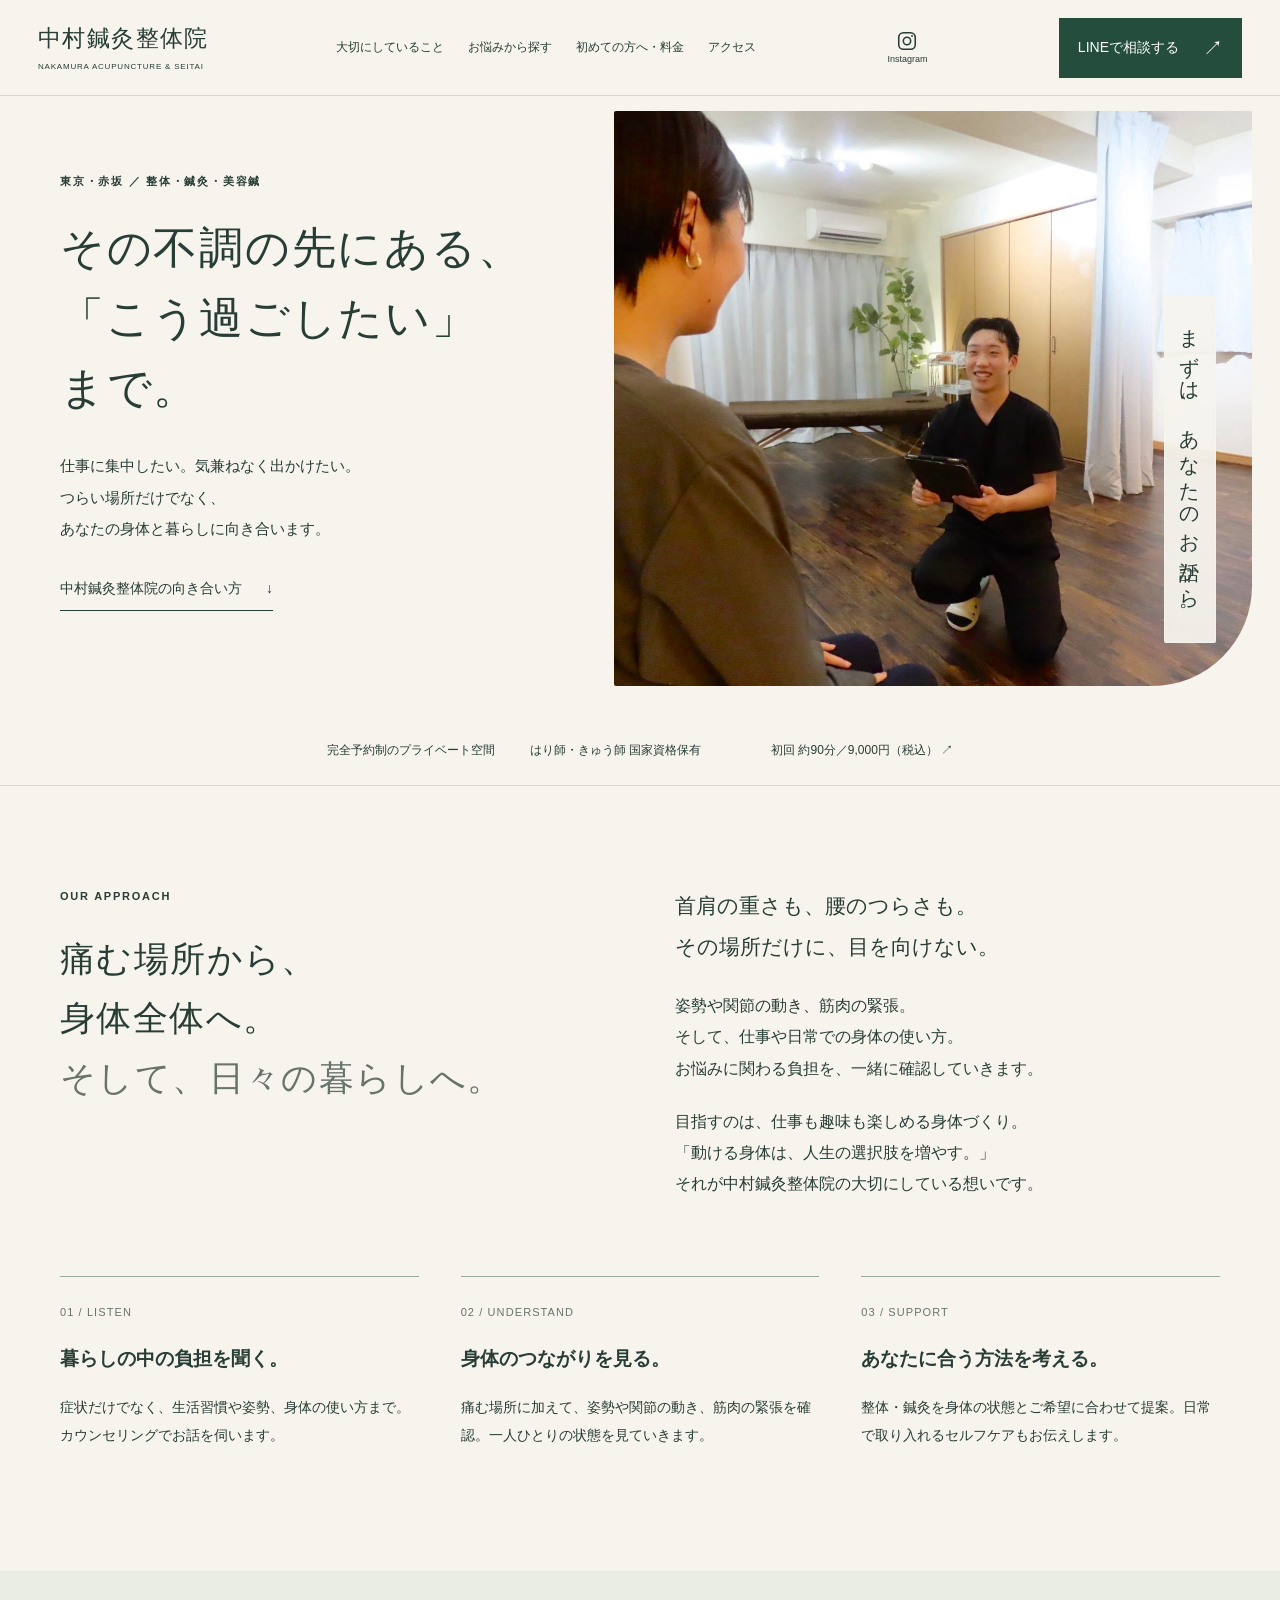
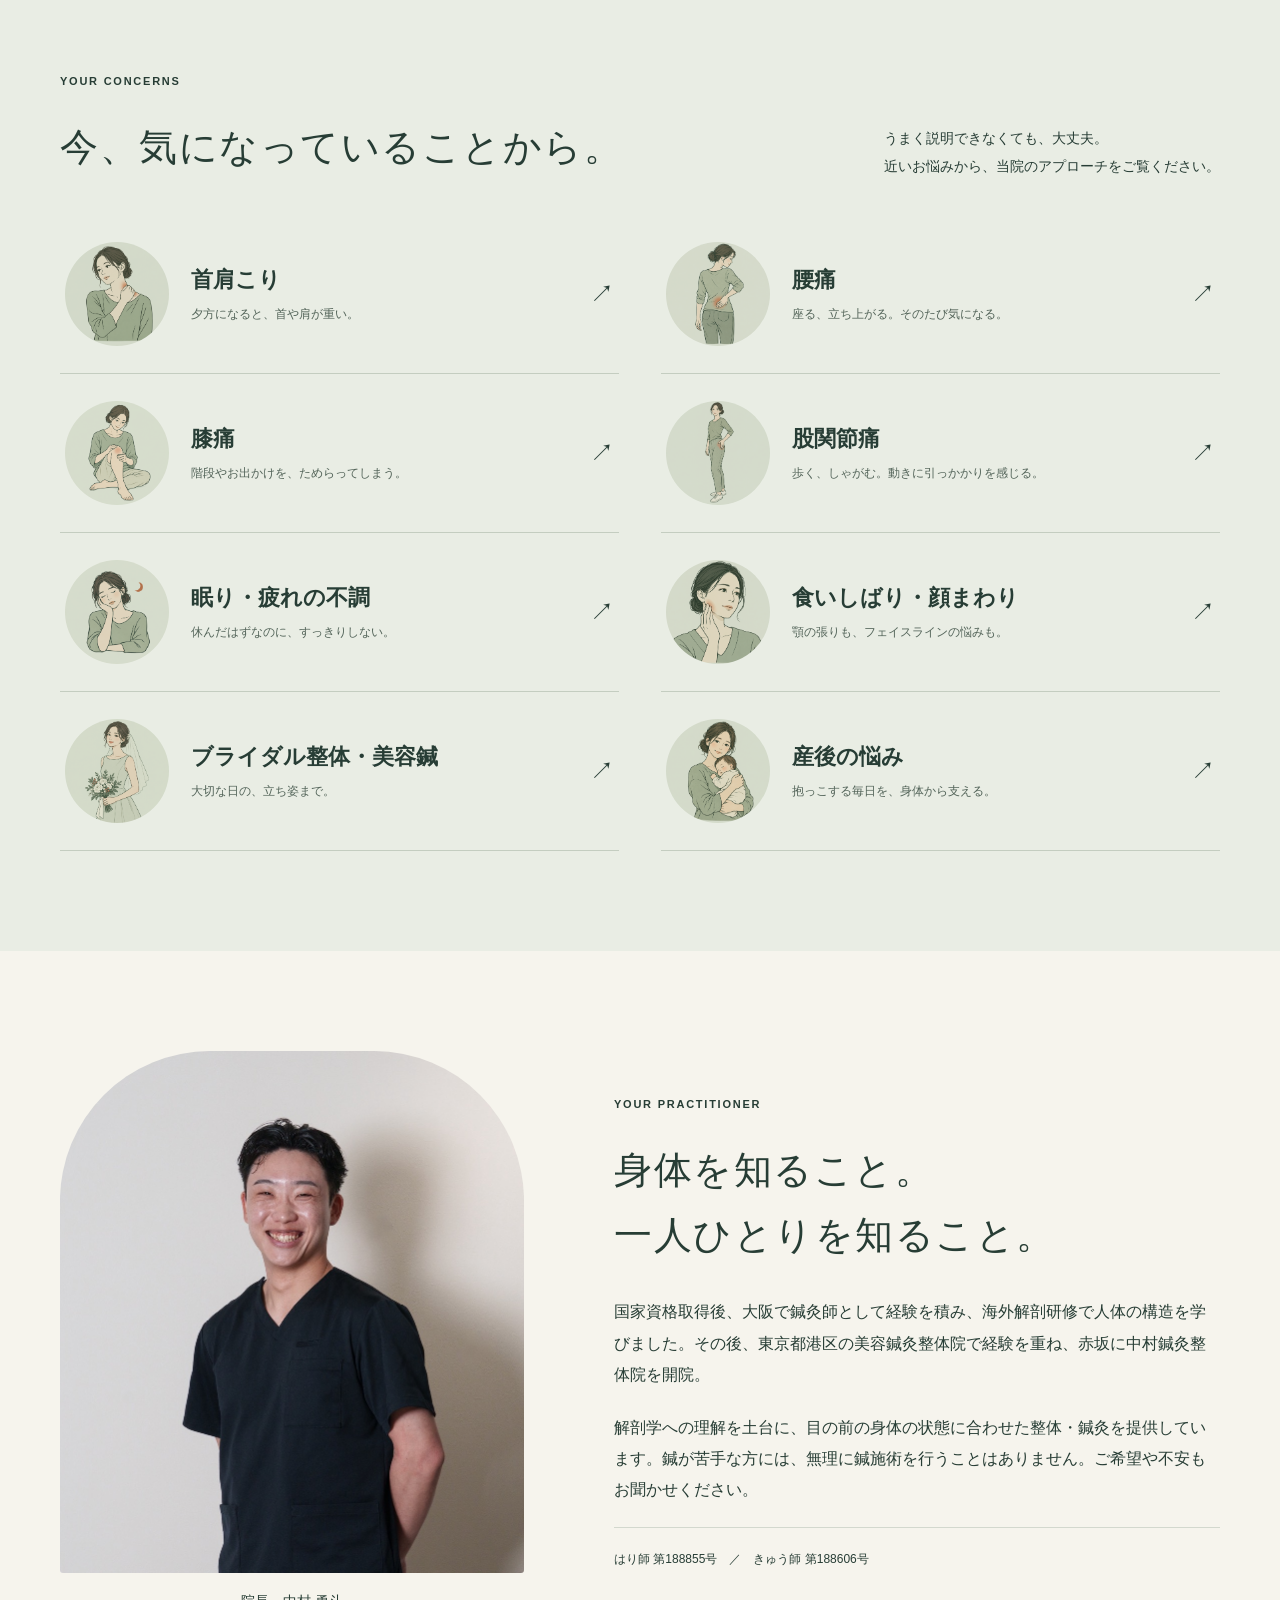
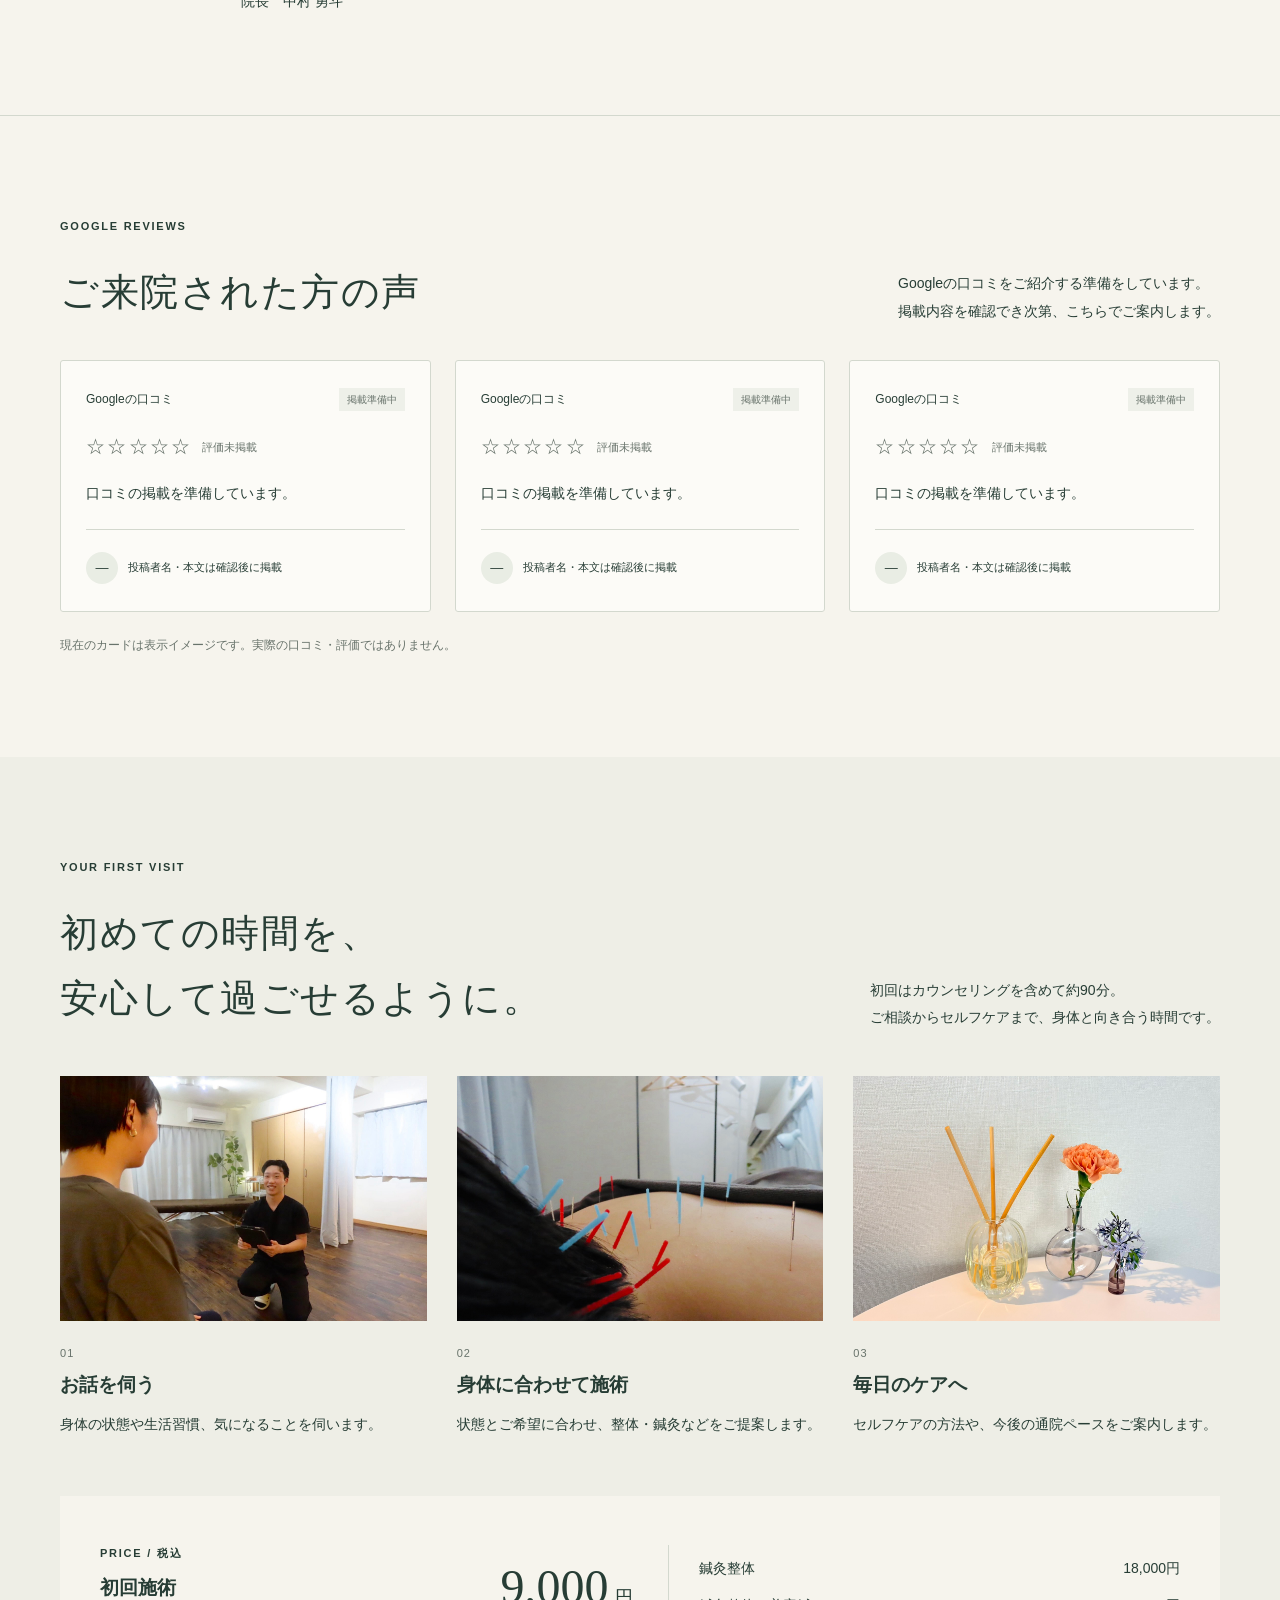
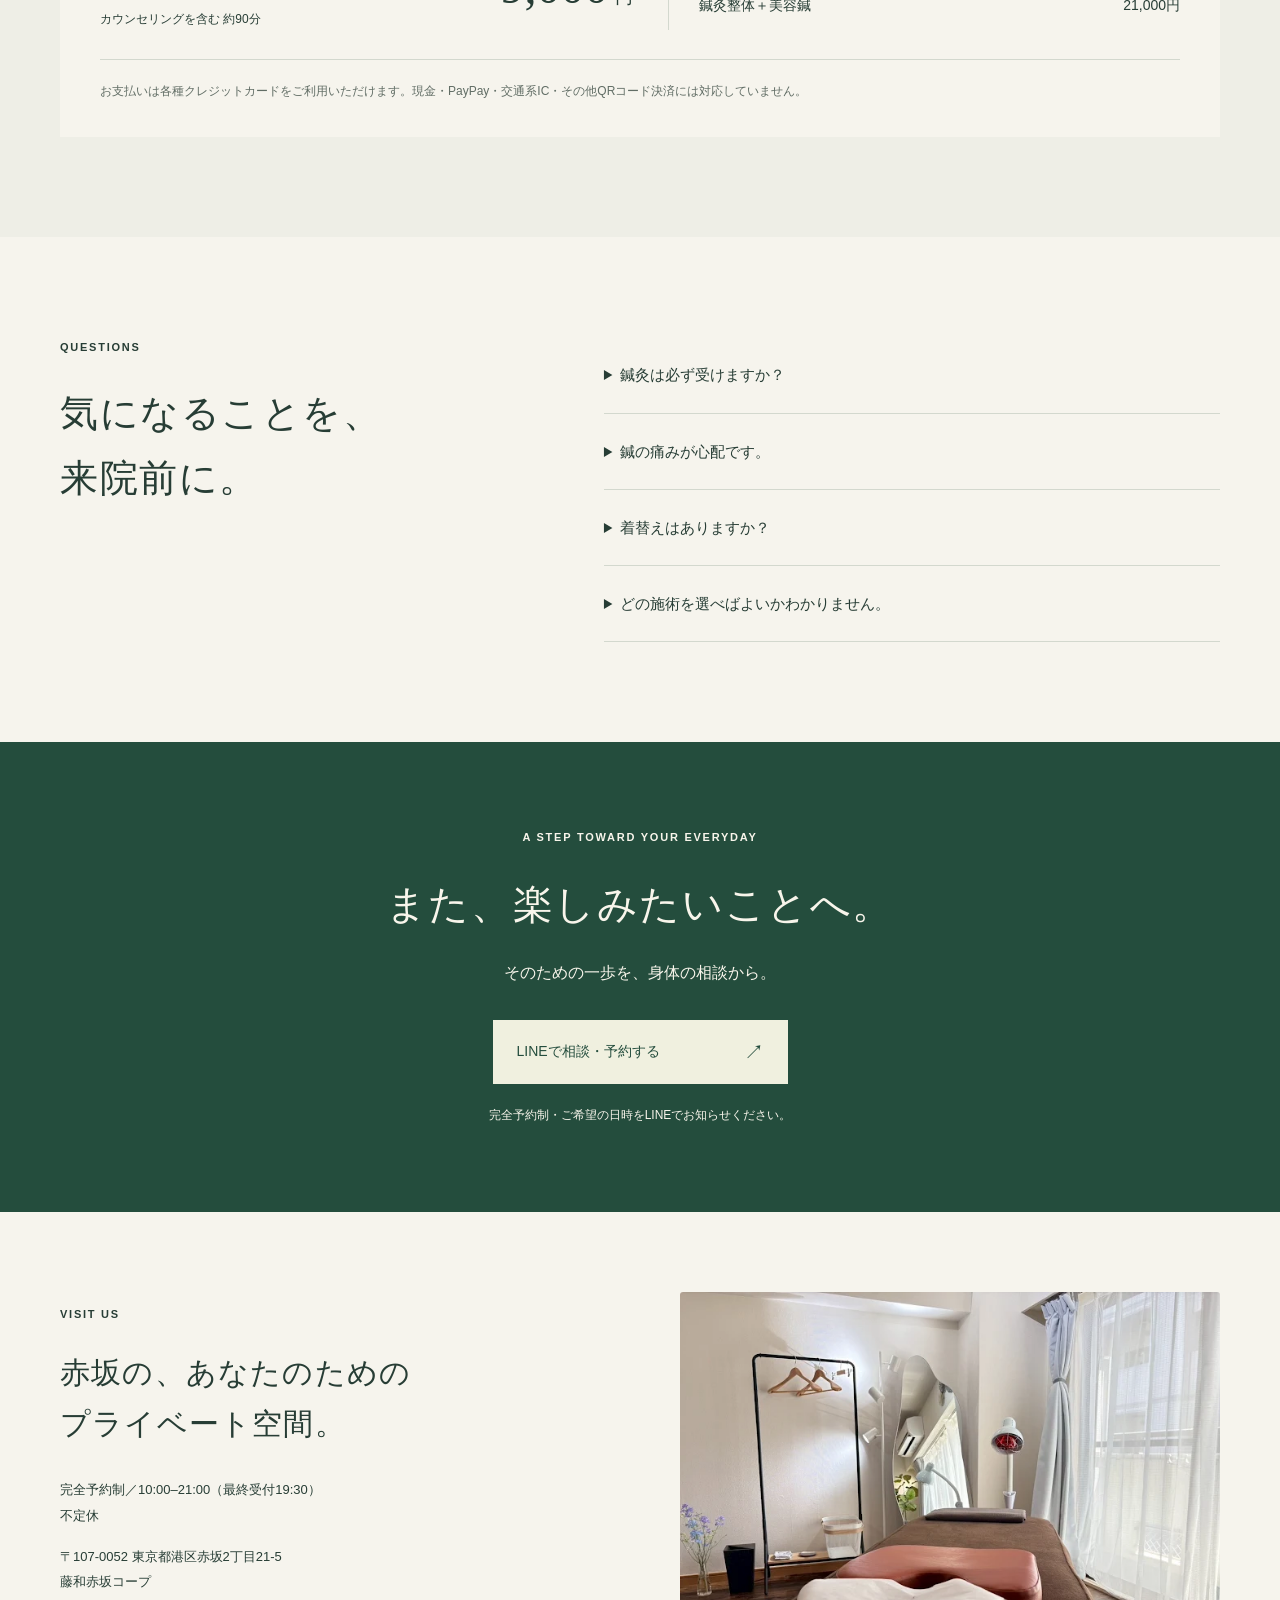
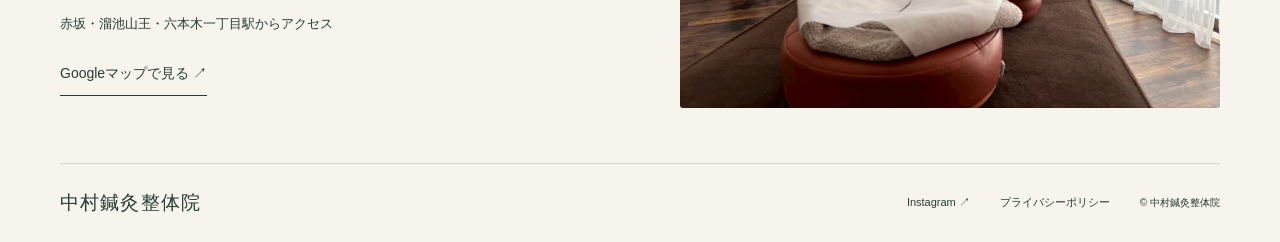
==== commit aafe3bb2: "Improve hero caption contrast and add Google review cards" ====
--- a/index.html
+++ b/index.html
@@ -1,8 +1,18 @@
-<!doctype html><html lang="ja"><head><meta charset="utf-8"><meta name="viewport" content="width=device-width,initial-scale=1"><meta name="robots" content="noindex,nofollow"><title>身体と暮らしに向き合う、赤坂の整体・鍼灸｜中村鍼灸整体院</title><meta name="description" content="赤坂の完全予約制・中村鍼灸整体院。つらい場所だけでなく、姿勢や動き、暮らしまで。整体・鍼灸をご希望に合わせて提案します。"><link rel="stylesheet" href="css/style.css"><link rel="stylesheet" href="css/mobile-refinement.css"><script src="js/main.js" defer></script></head><body><a class="skip" href="#main">本文へ</a><header><a class="brand" href="index.html">中村鍼灸整体院<small>NAKAMURA ACUPUNCTURE & SEITAI</small></a><a class="instagram-button" href="https://www.instagram.com/nakamura_shinkyu/" target="_blank" rel="noopener noreferrer" aria-label="Instagramを見る（新しいタブ）"><svg width="22" height="22" viewBox="0 0 24 24" fill="none" stroke="currentColor" stroke-width="1.7" aria-hidden="true"><rect x="3" y="3" width="18" height="18" rx="5"/><circle cx="12" cy="12" r="4"/><circle cx="17.5" cy="6.5" r="1" fill="currentColor" stroke="none"/></svg><span>Instagram</span></a><button class="menu" aria-expanded="false" aria-controls="navigation">メニュー</button><nav id="navigation"><a href="index.html#approach">大切にしていること</a><a href="index.html#concerns">お悩みから探す</a><a href="index.html#first-visit">初めての方へ・料金</a><a href="index.html#access">アクセス</a></nav><a class="button" href="https://lin.ee/W4OFa8G" target="_blank" rel="noopener noreferrer">LINEで相談する<span aria-hidden="true">↗</span></a></header><main id="main"><section class="hero"><div class="hero-copy"><span class="eyebrow">東京・赤坂 ／ 整体・鍼灸・美容鍼</span><h1>その不調の先にある、<br><em>「こう過ごしたい」</em><br>まで。</h1><p class="hero-lead">仕事に集中したい。気兼ねなく出かけたい。<br>つらい場所だけでなく、<br>あなたの身体と暮らしに向き合います。</p><a class="text-link" href="#approach">中村鍼灸整体院の向き合い方 <span>↓</span></a></div><div class="hero-photo"><img src="picture/counseling.jpg" alt="お話を伺う院長・中村勇斗" fetchpriority="high"><span class="photo-caption">まずは、あなたのお話から。</span></div><div class="hero-note"><span>完全予約制のプライベート空間</span><span>はり師・きゅう師 国家資格保有</span><a href="#pricing">初回 約90分／9,000円（税込） ↗</a></div><div class="mobile-shortcuts"><a href="#concerns">お悩みから探す <span>↓</span></a><a href="#first-visit">初めての方へ <span>↓</span></a></div></section>
+<!doctype html><html lang="ja"><head><meta charset="utf-8"><meta name="viewport" content="width=device-width,initial-scale=1"><meta name="robots" content="noindex,nofollow"><title>身体と暮らしに向き合う、赤坂の整体・鍼灸｜中村鍼灸整体院</title><meta name="description" content="赤坂の完全予約制・中村鍼灸整体院。つらい場所だけでなく、姿勢や動き、暮らしまで。整体・鍼灸をご希望に合わせて提案します。"><link rel="stylesheet" href="css/style.css"><link rel="stylesheet" href="css/mobile-refinement.css"><link rel="stylesheet" href="css/reviews.css"><script src="js/main.js" defer></script><script src="js/reviews-data.js" defer></script><script src="js/reviews.js" defer></script></head><body><a class="skip" href="#main">本文へ</a><header><a class="brand" href="index.html">中村鍼灸整体院<small>NAKAMURA ACUPUNCTURE & SEITAI</small></a><a class="instagram-button" href="https://www.instagram.com/nakamura_shinkyu/" target="_blank" rel="noopener noreferrer" aria-label="Instagramを見る（新しいタブ）"><svg width="22" height="22" viewBox="0 0 24 24" fill="none" stroke="currentColor" stroke-width="1.7" aria-hidden="true"><rect x="3" y="3" width="18" height="18" rx="5"/><circle cx="12" cy="12" r="4"/><circle cx="17.5" cy="6.5" r="1" fill="currentColor" stroke="none"/></svg><span>Instagram</span></a><button class="menu" aria-expanded="false" aria-controls="navigation">メニュー</button><nav id="navigation"><a href="index.html#approach">大切にしていること</a><a href="index.html#concerns">お悩みから探す</a><a href="index.html#first-visit">初めての方へ・料金</a><a href="index.html#access">アクセス</a></nav><a class="button" href="https://lin.ee/W4OFa8G" target="_blank" rel="noopener noreferrer">LINEで相談する<span aria-hidden="true">↗</span></a></header><main id="main"><section class="hero"><div class="hero-copy"><span class="eyebrow">東京・赤坂 ／ 整体・鍼灸・美容鍼</span><h1>その不調の先にある、<br><em>「こう過ごしたい」</em><br>まで。</h1><p class="hero-lead">仕事に集中したい。気兼ねなく出かけたい。<br>つらい場所だけでなく、<br>あなたの身体と暮らしに向き合います。</p><a class="text-link" href="#approach">中村鍼灸整体院の向き合い方 <span>↓</span></a></div><div class="hero-photo"><img src="picture/counseling.jpg" alt="お話を伺う院長・中村勇斗" fetchpriority="high"><span class="photo-caption">まずは、あなたのお話から。</span></div><div class="hero-note"><span>完全予約制のプライベート空間</span><span>はり師・きゅう師 国家資格保有</span><a href="#pricing">初回 約90分／9,000円（税込） ↗</a></div><div class="mobile-shortcuts"><a href="#concerns">お悩みから探す <span>↓</span></a><a href="#first-visit">初めての方へ <span>↓</span></a></div></section>
 <section class="section wrap intro" id="approach"><div><span class="eyebrow">OUR APPROACH</span><h2>痛む場所から、<br>身体全体へ。<br><span class="muted">そして、日々の暮らしへ。</span></h2></div><div><p class="large">首肩の重さも、腰のつらさも。<br>その場所だけに、目を向けない。</p><p>姿勢や関節の動き、筋肉の緊張。<br>そして、仕事や日常での身体の使い方。<br>お悩みに関わる負担を、一緒に確認していきます。</p><p>目指すのは、仕事も趣味も楽しめる身体づくり。<br>「動ける身体は、人生の選択肢を増やす。」<br>それが中村鍼灸整体院の大切にしている想いです。</p></div></section>
 <section class="wrap approach-grid"><article><span class="index">01 / LISTEN</span><h3>暮らしの中の負担を聞く。</h3><p>症状だけでなく、生活習慣や姿勢、身体の使い方まで。カウンセリングでお話を伺います。</p></article><article><span class="index">02 / UNDERSTAND</span><h3>身体のつながりを見る。</h3><p>痛む場所に加えて、姿勢や関節の動き、筋肉の緊張を確認。一人ひとりの状態を見ていきます。</p></article><article><span class="index">03 / SUPPORT</span><h3>あなたに合う方法を考える。</h3><p>整体・鍼灸を身体の状態とご希望に合わせて提案。日常で取り入れるセルフケアもお伝えします。</p></article></section>
 <section class="section concerns-section" id="concerns"><div class="wrap"><div class="section-heading"><div><span class="eyebrow">YOUR CONCERNS</span><h2><span class="desktop-copy">今、気になっていることから。</span><span class="mobile-copy">今のお悩みから探す</span></h2></div><p>うまく説明できなくても、大丈夫。<br>近いお悩みから、当院のアプローチをご覧ください。</p></div><div class="concerns-grid"><a class="concern" href="concerns/neck.html"><img class="concern-illustration" src="picture/illustrations/neck.png" alt="" width="104" height="104" loading="lazy"><div><h3>首肩こり</h3><p>夕方になると、首や肩が重い。</p></div><span class="arrow" aria-hidden="true">↗</span></a><a class="concern" href="concerns/back.html"><img class="concern-illustration" src="picture/illustrations/back.png" alt="" width="104" height="104" loading="lazy"><div><h3>腰痛</h3><p>座る、立ち上がる。そのたび気になる。</p></div><span class="arrow" aria-hidden="true">↗</span></a><a class="concern" href="concerns/knee.html"><img class="concern-illustration" src="picture/illustrations/knee.png" alt="" width="104" height="104" loading="lazy"><div><h3>膝痛</h3><p>階段やお出かけを、ためらってしまう。</p></div><span class="arrow" aria-hidden="true">↗</span></a><a class="concern" href="concerns/hip.html"><img class="concern-illustration" src="picture/illustrations/hip.png" alt="" width="104" height="104" loading="lazy"><div><h3>股関節痛</h3><p>歩く、しゃがむ。動きに引っかかりを感じる。</p></div><span class="arrow" aria-hidden="true">↗</span></a><a class="concern" href="concerns/rest.html"><img class="concern-illustration" src="picture/illustrations/rest.png" alt="" width="104" height="104" loading="lazy"><div><h3>眠り・疲れの不調</h3><p>休んだはずなのに、すっきりしない。</p></div><span class="arrow" aria-hidden="true">↗</span></a><a class="concern" href="concerns/jaw.html"><img class="concern-illustration" src="picture/illustrations/jaw.png" alt="" width="104" height="104" loading="lazy"><div><h3><span class="phrase">食いしばり</span><span class="phrase">・顔まわり</span></h3><p>顎の張りも、フェイスラインの悩みも。</p></div><span class="arrow" aria-hidden="true">↗</span></a><a class="concern" href="concerns/bridal.html"><img class="concern-illustration" src="picture/illustrations/bridal.png" alt="" width="104" height="104" loading="lazy"><div><h3><span class="phrase">ブライダル整体</span><span class="phrase">・美容鍼</span></h3><p>大切な日の、立ち姿まで。</p></div><span class="arrow" aria-hidden="true">↗</span></a><a class="concern" href="concerns/postpartum.html"><img class="concern-illustration" src="picture/illustrations/postpartum.png" alt="" width="104" height="104" loading="lazy"><div><h3>産後の悩み</h3><p>抱っこする毎日を、身体から支える。</p></div><span class="arrow" aria-hidden="true">↗</span></a></div></div></section>
 <section class="section wrap profile" id="greeting"><div class="portrait"><img src="picture/nakamura_face.jpg" alt="院長 中村勇斗" loading="lazy"><span>院長　中村 勇斗</span></div><div><span class="eyebrow">YOUR PRACTITIONER</span><h2>身体を知ること。<br>一人ひとりを知ること。</h2><p>国家資格取得後、大阪で鍼灸師として経験を積み、海外解剖研修で人体の構造を学びました。その後、東京都港区の美容鍼灸整体院で経験を重ね、赤坂に中村鍼灸整体院を開院。</p><p>解剖学への理解を土台に、目の前の身体の状態に合わせた整体・鍼灸を提供しています。鍼が苦手な方には、無理に鍼施術を行うことはありません。ご希望や不安もお聞かせください。</p><div class="credentials">はり師 第188855号　／　きゅう師 第188606号</div></div></section>
+<section class="section reviews-section" id="reviews" aria-labelledby="reviews-heading"><div class="wrap">
+  <span class="eyebrow">GOOGLE REVIEWS</span>
+  <div class="section-heading"><h2 id="reviews-heading">ご来院された方の声</h2><p id="reviews-intro">Googleの口コミをご紹介する準備をしています。<br>掲載内容を確認でき次第、こちらでご案内します。</p></div>
+  <div class="reviews-grid" id="reviews-grid">
+    <article class="review-card review-placeholder" aria-label="口コミ掲載準備中"><div class="review-source">Googleの口コミ<span class="review-status">掲載準備中</span></div><div class="review-rating"><span class="review-stars" aria-hidden="true">☆☆☆☆☆</span><span>評価未掲載</span></div><p class="review-body">口コミの掲載を準備しています。</p><div class="review-author"><span class="review-avatar" aria-hidden="true">—</span><span>投稿者名・本文は確認後に掲載</span></div></article>
+    <article class="review-card review-placeholder" aria-label="口コミ掲載準備中"><div class="review-source">Googleの口コミ<span class="review-status">掲載準備中</span></div><div class="review-rating"><span class="review-stars" aria-hidden="true">☆☆☆☆☆</span><span>評価未掲載</span></div><p class="review-body">口コミの掲載を準備しています。</p><div class="review-author"><span class="review-avatar" aria-hidden="true">—</span><span>投稿者名・本文は確認後に掲載</span></div></article>
+    <article class="review-card review-placeholder" aria-label="口コミ掲載準備中"><div class="review-source">Googleの口コミ<span class="review-status">掲載準備中</span></div><div class="review-rating"><span class="review-stars" aria-hidden="true">☆☆☆☆☆</span><span>評価未掲載</span></div><p class="review-body">口コミの掲載を準備しています。</p><div class="review-author"><span class="review-avatar" aria-hidden="true">—</span><span>投稿者名・本文は確認後に掲載</span></div></article>
+  </div>
+  <p class="reviews-note" id="reviews-note">現在のカードは表示イメージです。実際の口コミ・評価ではありません。</p>
+</div></section>
 <section class="section first" id="first-visit"><div class="wrap"><span class="eyebrow">YOUR FIRST VISIT</span><div class="section-heading"><h2>初めての時間を、<br>安心して過ごせるように。</h2><p>初回はカウンセリングを含めて約90分。<br>ご相談からセルフケアまで、身体と向き合う時間です。</p></div><div class="flow"><article><img src="picture/counseling.jpg" alt="お話を伺う様子" loading="lazy"><span class="index">01</span><h3>お話を伺う</h3><p>身体の状態や生活習慣、気になることを伺います。</p></article><article><img src="picture/treatment.jpg" alt="身体の状態に合わせた鍼施術の様子" loading="lazy"><span class="index">02</span><h3>身体に合わせて施術</h3><p>状態とご希望に合わせ、整体・鍼灸などをご提案します。</p></article><article><img src="picture/aftercare.jpg" alt="院内の花と落ち着いた空間" loading="lazy"><span class="index">03</span><h3>毎日のケアへ</h3><p>セルフケアの方法や、今後の通院ペースをご案内します。</p></article></div><div class="pricing" id="pricing"><div><span class="eyebrow">PRICE / 税込</span><h3>初回施術</h3><p>カウンセリングを含む 約90分</p></div><div class="price">9,000<span>円</span></div><dl><div><dt>鍼灸整体</dt><dd>18,000円</dd></div><div><dt>鍼灸整体＋美容鍼</dt><dd>21,000円</dd></div></dl><p class="fine">お支払いは各種クレジットカードをご利用いただけます。現金・PayPay・交通系IC・その他QRコード決済には対応していません。</p></div></div></section>
 <section class="section wrap faq"><div><span class="eyebrow">QUESTIONS</span><h2>気になることを、<br>来院前に。</h2></div><div><details><summary>鍼灸は必ず受けますか？</summary><p>必ず行うわけではありません。身体の状態やご希望に合わせ、整体のみ、または整体と鍼灸を組み合わせた施術をご提案します。</p></details><details><summary>鍼の痛みが心配です。</summary><p>感じ方には個人差があり、痛みや内出血が生じることもあります。不安なことは施術前にご相談ください。使用する鍼は使い捨てです。</p></details><details><summary>着替えはありますか？</summary><p>お着替えをご用意しています。お仕事帰りやお出かけ前の服装のままご来院いただけます。</p></details><details><summary>どの施術を選べばよいかわかりません。</summary><p>気になる症状やご希望をLINEでお知らせください。ご相談のうえ、身体の状態に合わせた施術をご提案します。</p></details></div></section>
 <section class="contact"><span class="eyebrow">A STEP TOWARD YOUR EVERYDAY</span><h2>また、楽しみたいことへ。</h2><p>そのための一歩を、身体の相談から。</p><a class="button" href="https://lin.ee/W4OFa8G" target="_blank" rel="noopener noreferrer">LINEで相談・予約する<span aria-hidden="true">↗</span></a><small>完全予約制・ご希望の日時をLINEでお知らせください。</small></section></main><footer id="access"><div class="wrap footer-grid"><div><span class="eyebrow">VISIT US</span><h2>赤坂の、あなたのための<br>プライベート空間。</h2><p>完全予約制／10:00–21:00（最終受付19:30）<br>不定休</p><p>〒107-0052 東京都港区赤坂2丁目21-5<br>藤和赤坂コープ</p><p>赤坂・溜池山王・六本木一丁目駅からアクセス</p><a class="text-link" href="https://www.google.com/maps/search/?api=1&query=中村鍼灸整体院+赤坂" target="_blank" rel="noopener noreferrer">Googleマップで見る ↗</a></div><img src="picture/room.webp" alt="中村鍼灸整体院の施術室" loading="lazy"></div><div class="wrap footer-bottom"><a class="brand" href="index.html">中村鍼灸整体院</a><a href="https://www.instagram.com/nakamura_shinkyu/" target="_blank" rel="noopener noreferrer">Instagram ↗</a><a href="https://nakamuraseitai.jp/privacypolicy.html">プライバシーポリシー</a><small>© 中村鍼灸整体院</small></div></footer><div class="mobile-cta"><a href="index.html#pricing">初回・料金を見る</a><a class="button" href="https://lin.ee/W4OFa8G" target="_blank" rel="noopener noreferrer">LINEで相談・予約<span aria-hidden="true">↗</span></a></div></body></html>
--- a/css/mobile-refinement.css
+++ b/css/mobile-refinement.css
@@ -78,3 +78,20 @@
  .related h2{font-size:22px}
 }
 @media(max-width:350px){h2,.intro h2,.profile h2,.faq h2,.section-heading h2,.footer-grid h2{font-size:22px}.concern h3{font-size:13px}.concern .concern-illustration{width:64px;height:64px;flex-basis:64px}}
+
+/* Practitioner presence and a distinct access footer on concern pages. */
+.heading-line{display:block;white-space:nowrap}
+.concern-page .detail-layout aside .consultation-portrait{display:block;float:none;width:100%;height:auto;aspect-ratio:1.1;object-fit:cover;object-position:50% 30%;margin:0 0 20px;border-radius:4px}
+.concern-page .detail-layout aside h3{font-size:20px;line-height:1.65;letter-spacing:0;overflow-wrap:normal}
+.concern-page footer{background:#e9ede4;border-top:1px solid #c4cdc0;padding-top:56px}
+.concern-page .footer-grid{display:grid;grid-template-columns:1fr 1fr;gap:60px}
+.concern-page .related{padding-bottom:56px}
+@media(max-width:760px){
+ .concern-page .detail-layout aside{padding:24px}
+ .concern-page .detail-layout aside .consultation-portrait{width:160px;max-width:100%;aspect-ratio:1;margin:0 auto 20px}
+ .concern-page .detail-layout aside h3{text-align:center;font-size:20px}
+ .concern-page .footer-grid{grid-template-columns:1fr;gap:24px}
+ .concern-page footer{padding-top:36px}
+ .concern-page .related{padding-top:36px;padding-bottom:36px}
+ .concern-page .footer-grid img{max-height:240px}
+}
--- a/css/reviews.css
+++ b/css/reviews.css
@@ -0,0 +1,32 @@
+/* TOP-only refinements, loaded after the shared mobile stylesheet. */
+.hero .photo-caption {
+  color: var(--ink);
+  background: rgba(246, 244, 237, .94);
+  padding: 18px 9px;
+  border: 1px solid rgba(246, 244, 237, .65);
+  border-radius: 2px;
+  text-shadow: none;
+  line-height: 1.6;
+}
+.reviews-section { border-top: 1px solid var(--line); }
+.reviews-grid { display: grid; grid-template-columns: repeat(3, minmax(0, 1fr)); gap: 24px; }
+.review-card { display: flex; flex-direction: column; min-width: 0; padding: 27px 25px; background: #fcfbf7; border: 1px solid var(--line); border-radius: 3px; }
+.review-source { display: flex; flex-wrap: wrap; align-items: center; justify-content: space-between; gap: 8px; font-size: 12px; }
+.review-status { color: var(--muted); font-size: 10px; padding: 2px 8px; background: #eef0e9; }
+.review-rating { display: flex; flex-wrap: wrap; align-items: center; gap: 10px; margin: 22px 0 17px; font-size: 11px; color: var(--muted); }
+.review-stars { color: #8b6c37; font-size: 19px; letter-spacing: .12em; white-space: nowrap; line-height: 1.5; }
+.review-placeholder .review-stars { color: var(--muted); }
+.review-body { font-size: 14px; line-height: 2; overflow-wrap: anywhere; white-space: pre-line; }
+.review-author { display: flex; align-items: center; gap: 10px; margin-top: auto; padding-top: 22px; border-top: 1px solid var(--line); font-size: 11px; overflow-wrap: anywhere; }
+.review-avatar { display: grid; place-items: center; flex: 0 0 32px; height: 32px; background: #e9ede4; border-radius: 50%; font-size: 13px; }
+.review-link { display: inline-block; font-size: 12px; margin-top: 15px; text-decoration: underline; text-underline-offset: 4px; }
+.reviews-note { color: var(--muted); font-size: 12px; margin: 22px 0 0; }
+@media (max-width: 1000px) { .reviews-grid { gap: 16px; } .review-card { padding: 22px 18px; } }
+@media (max-width: 760px) {
+  .hero .photo-caption { padding: 6px 7px; font-size: 13px; letter-spacing: .06em; bottom: 12px; right: 14px; }
+  .reviews-grid { grid-template-columns: minmax(0, 1fr); gap: 14px; }
+  .review-card { padding: 22px; }
+  .review-body { margin-bottom: 20px; }
+  .review-rating { margin: 18px 0 14px; }
+  .review-author { padding-top: 16px; }
+}
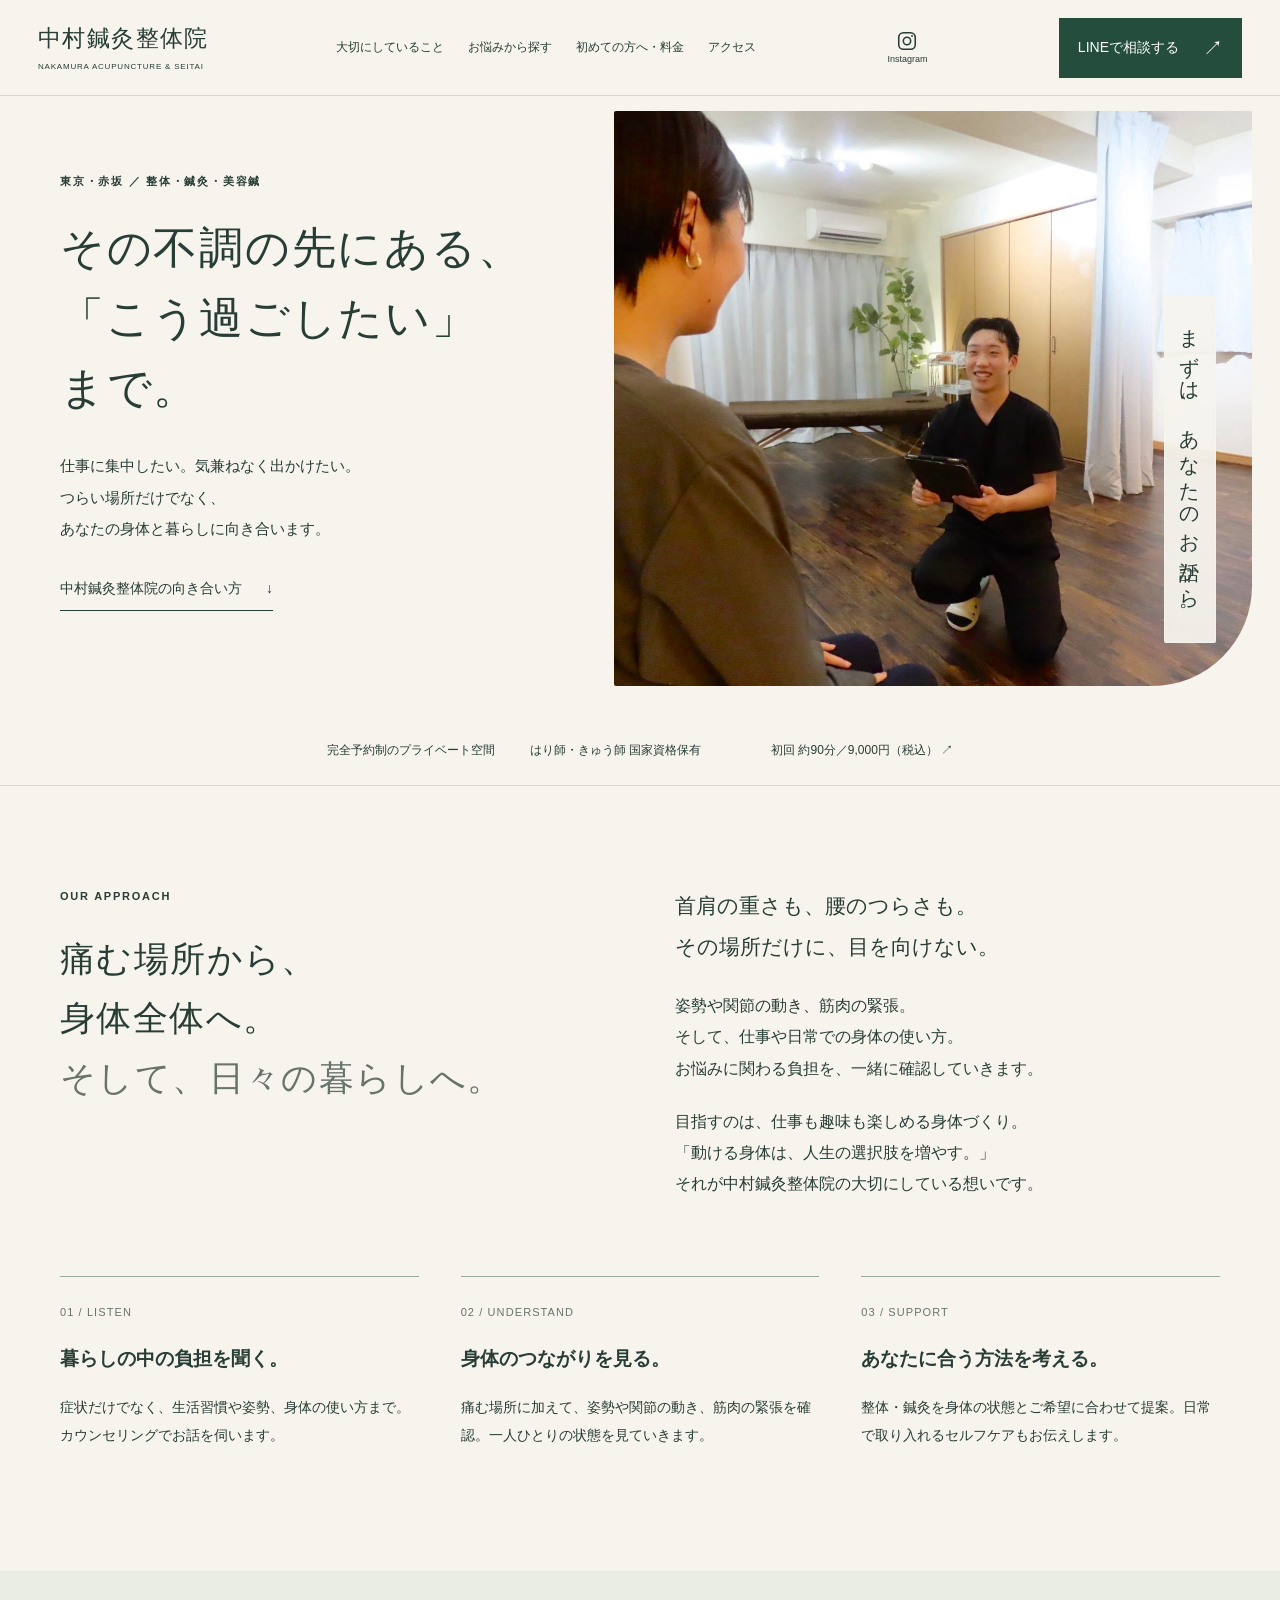
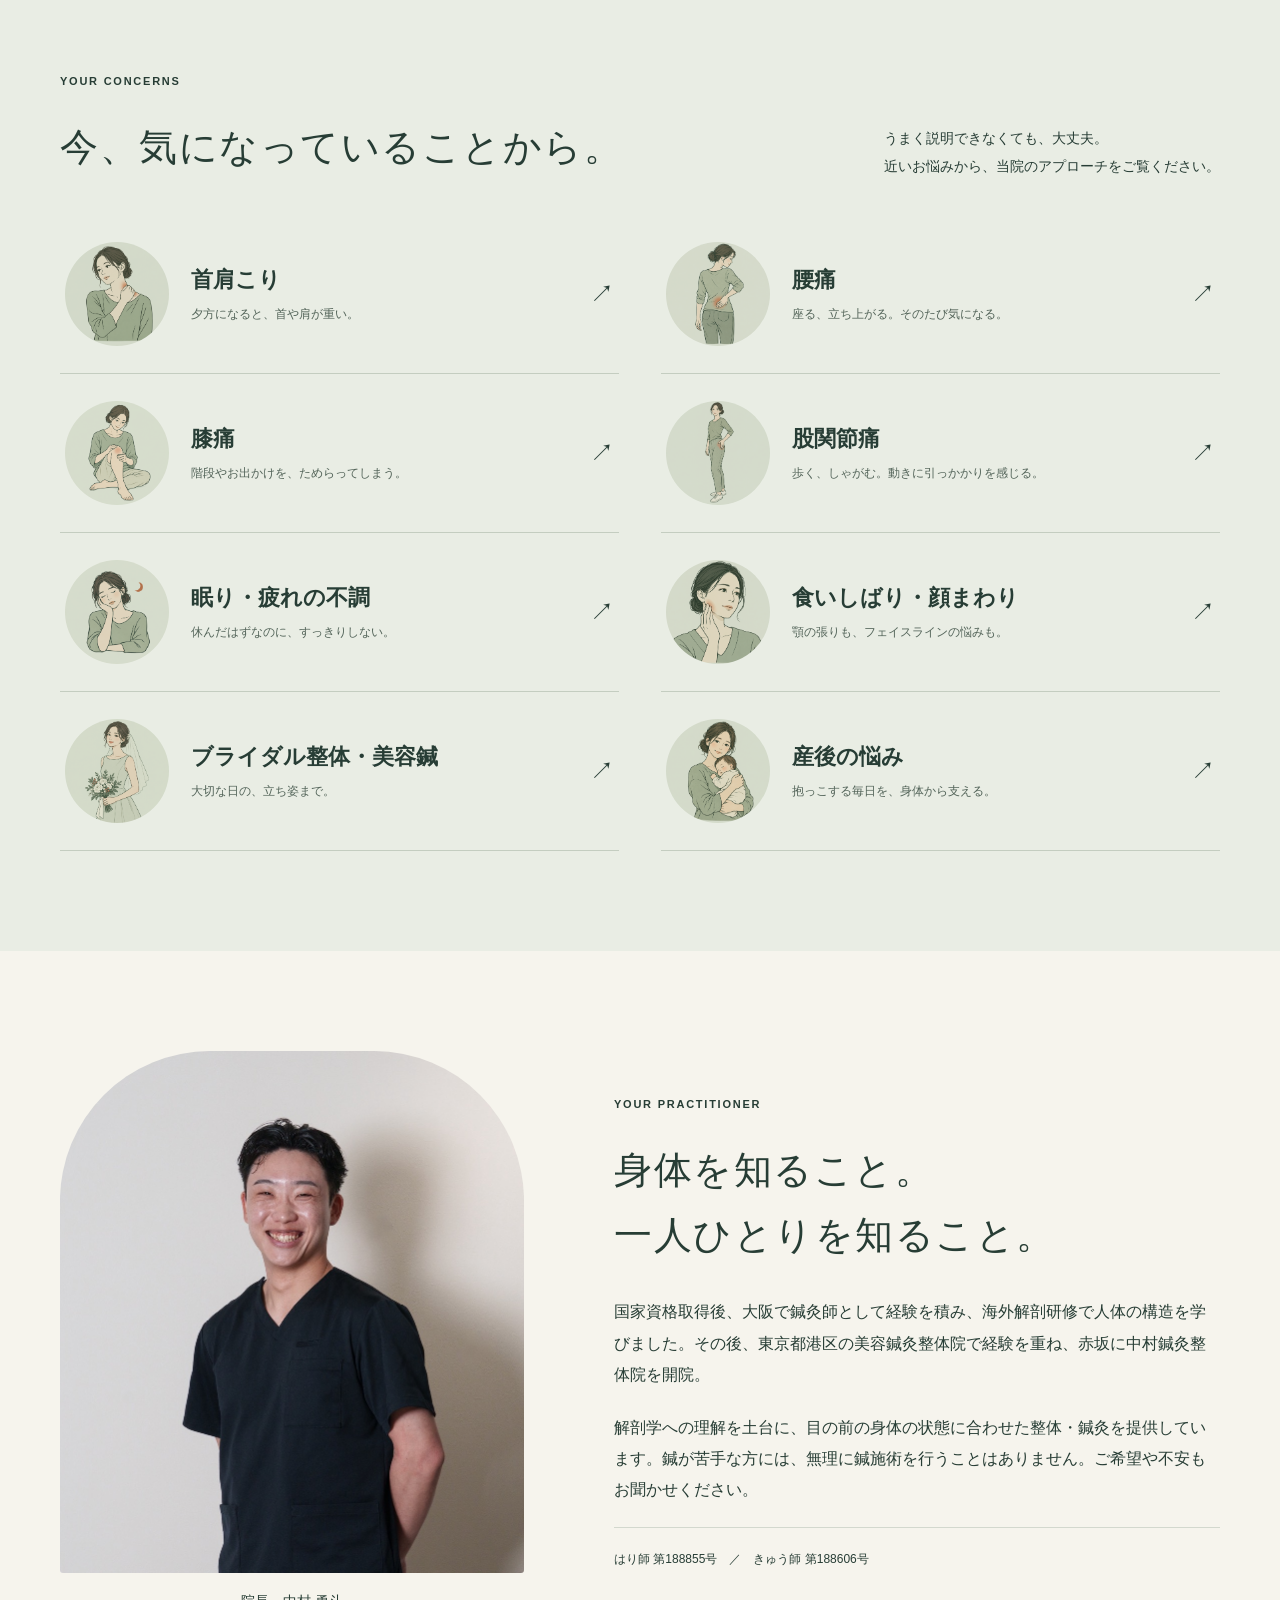
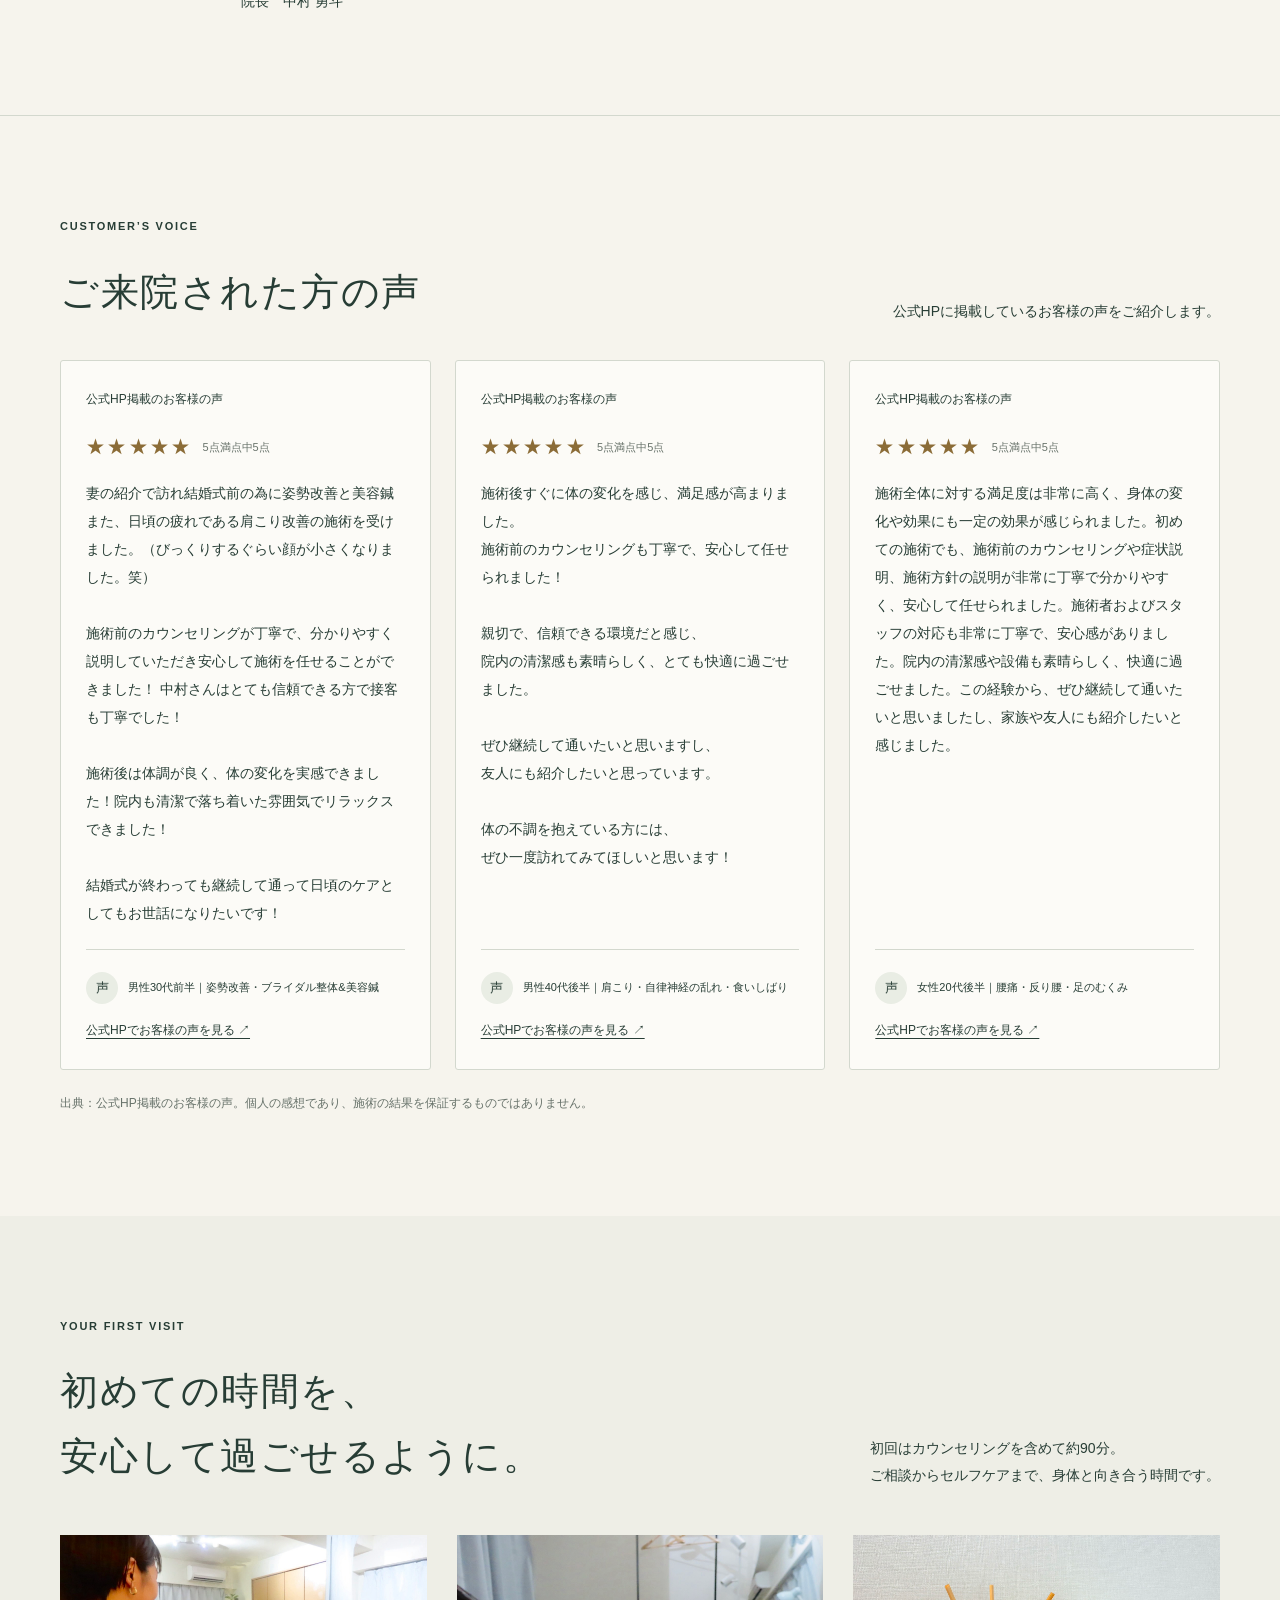
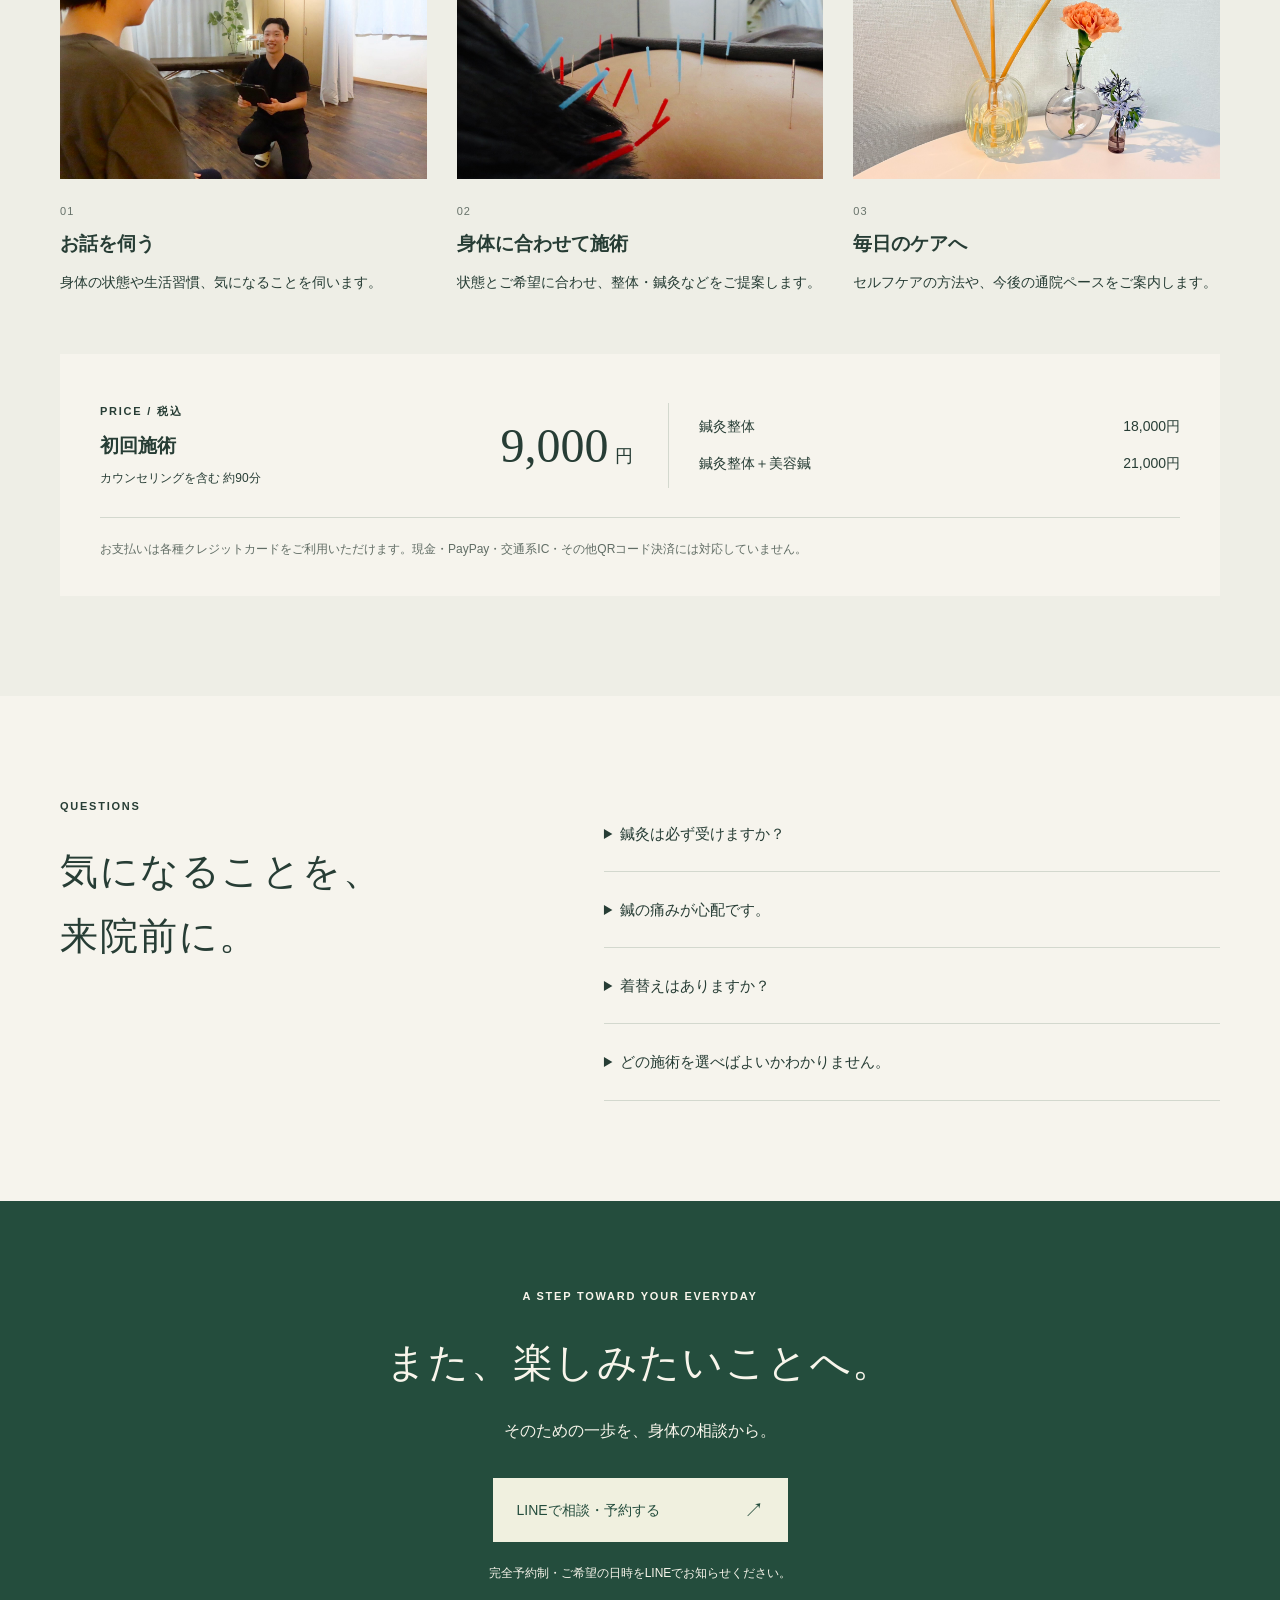
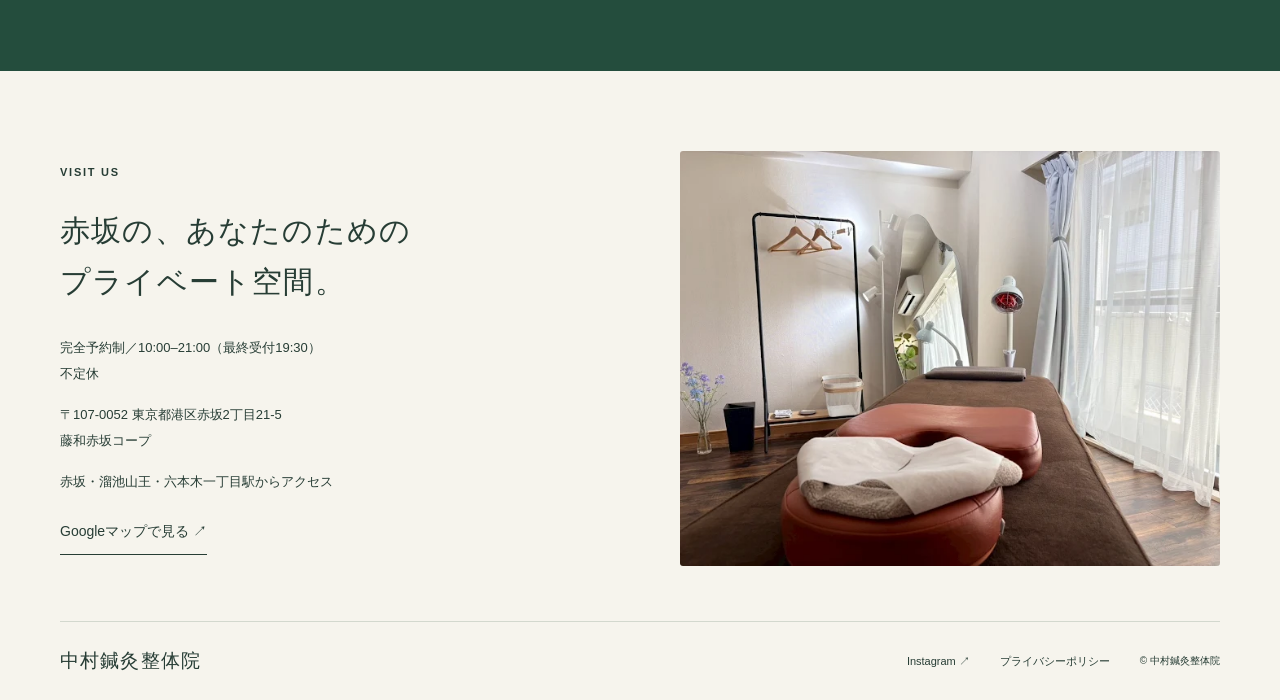
==== commit 75685cbe: "Populate customer cards from official website testimonials" ====
--- a/index.html
+++ b/index.html
@@ -4,12 +4,12 @@
 <section class="section concerns-section" id="concerns"><div class="wrap"><div class="section-heading"><div><span class="eyebrow">YOUR CONCERNS</span><h2><span class="desktop-copy">今、気になっていることから。</span><span class="mobile-copy">今のお悩みから探す</span></h2></div><p>うまく説明できなくても、大丈夫。<br>近いお悩みから、当院のアプローチをご覧ください。</p></div><div class="concerns-grid"><a class="concern" href="concerns/neck.html"><img class="concern-illustration" src="picture/illustrations/neck.png" alt="" width="104" height="104" loading="lazy"><div><h3>首肩こり</h3><p>夕方になると、首や肩が重い。</p></div><span class="arrow" aria-hidden="true">↗</span></a><a class="concern" href="concerns/back.html"><img class="concern-illustration" src="picture/illustrations/back.png" alt="" width="104" height="104" loading="lazy"><div><h3>腰痛</h3><p>座る、立ち上がる。そのたび気になる。</p></div><span class="arrow" aria-hidden="true">↗</span></a><a class="concern" href="concerns/knee.html"><img class="concern-illustration" src="picture/illustrations/knee.png" alt="" width="104" height="104" loading="lazy"><div><h3>膝痛</h3><p>階段やお出かけを、ためらってしまう。</p></div><span class="arrow" aria-hidden="true">↗</span></a><a class="concern" href="concerns/hip.html"><img class="concern-illustration" src="picture/illustrations/hip.png" alt="" width="104" height="104" loading="lazy"><div><h3>股関節痛</h3><p>歩く、しゃがむ。動きに引っかかりを感じる。</p></div><span class="arrow" aria-hidden="true">↗</span></a><a class="concern" href="concerns/rest.html"><img class="concern-illustration" src="picture/illustrations/rest.png" alt="" width="104" height="104" loading="lazy"><div><h3>眠り・疲れの不調</h3><p>休んだはずなのに、すっきりしない。</p></div><span class="arrow" aria-hidden="true">↗</span></a><a class="concern" href="concerns/jaw.html"><img class="concern-illustration" src="picture/illustrations/jaw.png" alt="" width="104" height="104" loading="lazy"><div><h3><span class="phrase">食いしばり</span><span class="phrase">・顔まわり</span></h3><p>顎の張りも、フェイスラインの悩みも。</p></div><span class="arrow" aria-hidden="true">↗</span></a><a class="concern" href="concerns/bridal.html"><img class="concern-illustration" src="picture/illustrations/bridal.png" alt="" width="104" height="104" loading="lazy"><div><h3><span class="phrase">ブライダル整体</span><span class="phrase">・美容鍼</span></h3><p>大切な日の、立ち姿まで。</p></div><span class="arrow" aria-hidden="true">↗</span></a><a class="concern" href="concerns/postpartum.html"><img class="concern-illustration" src="picture/illustrations/postpartum.png" alt="" width="104" height="104" loading="lazy"><div><h3>産後の悩み</h3><p>抱っこする毎日を、身体から支える。</p></div><span class="arrow" aria-hidden="true">↗</span></a></div></div></section>
 <section class="section wrap profile" id="greeting"><div class="portrait"><img src="picture/nakamura_face.jpg" alt="院長 中村勇斗" loading="lazy"><span>院長　中村 勇斗</span></div><div><span class="eyebrow">YOUR PRACTITIONER</span><h2>身体を知ること。<br>一人ひとりを知ること。</h2><p>国家資格取得後、大阪で鍼灸師として経験を積み、海外解剖研修で人体の構造を学びました。その後、東京都港区の美容鍼灸整体院で経験を重ね、赤坂に中村鍼灸整体院を開院。</p><p>解剖学への理解を土台に、目の前の身体の状態に合わせた整体・鍼灸を提供しています。鍼が苦手な方には、無理に鍼施術を行うことはありません。ご希望や不安もお聞かせください。</p><div class="credentials">はり師 第188855号　／　きゅう師 第188606号</div></div></section>
 <section class="section reviews-section" id="reviews" aria-labelledby="reviews-heading"><div class="wrap">
-  <span class="eyebrow">GOOGLE REVIEWS</span>
-  <div class="section-heading"><h2 id="reviews-heading">ご来院された方の声</h2><p id="reviews-intro">Googleの口コミをご紹介する準備をしています。<br>掲載内容を確認でき次第、こちらでご案内します。</p></div>
+  <span class="eyebrow">CUSTOMER’S VOICE</span>
+  <div class="section-heading"><h2 id="reviews-heading">ご来院された方の声</h2><p id="reviews-intro">お客様の声をご紹介する準備をしています。<br>掲載内容を確認でき次第、こちらでご案内します。</p></div>
   <div class="reviews-grid" id="reviews-grid">
-    <article class="review-card review-placeholder" aria-label="口コミ掲載準備中"><div class="review-source">Googleの口コミ<span class="review-status">掲載準備中</span></div><div class="review-rating"><span class="review-stars" aria-hidden="true">☆☆☆☆☆</span><span>評価未掲載</span></div><p class="review-body">口コミの掲載を準備しています。</p><div class="review-author"><span class="review-avatar" aria-hidden="true">—</span><span>投稿者名・本文は確認後に掲載</span></div></article>
-    <article class="review-card review-placeholder" aria-label="口コミ掲載準備中"><div class="review-source">Googleの口コミ<span class="review-status">掲載準備中</span></div><div class="review-rating"><span class="review-stars" aria-hidden="true">☆☆☆☆☆</span><span>評価未掲載</span></div><p class="review-body">口コミの掲載を準備しています。</p><div class="review-author"><span class="review-avatar" aria-hidden="true">—</span><span>投稿者名・本文は確認後に掲載</span></div></article>
-    <article class="review-card review-placeholder" aria-label="口コミ掲載準備中"><div class="review-source">Googleの口コミ<span class="review-status">掲載準備中</span></div><div class="review-rating"><span class="review-stars" aria-hidden="true">☆☆☆☆☆</span><span>評価未掲載</span></div><p class="review-body">口コミの掲載を準備しています。</p><div class="review-author"><span class="review-avatar" aria-hidden="true">—</span><span>投稿者名・本文は確認後に掲載</span></div></article>
+    <article class="review-card review-placeholder" aria-label="口コミ掲載準備中"><div class="review-source">お客様の声<span class="review-status">掲載準備中</span></div><div class="review-rating"><span class="review-stars" aria-hidden="true">☆☆☆☆☆</span><span>評価未掲載</span></div><p class="review-body">口コミの掲載を準備しています。</p><div class="review-author"><span class="review-avatar" aria-hidden="true">—</span><span>投稿者名・本文は確認後に掲載</span></div></article>
+    <article class="review-card review-placeholder" aria-label="口コミ掲載準備中"><div class="review-source">お客様の声<span class="review-status">掲載準備中</span></div><div class="review-rating"><span class="review-stars" aria-hidden="true">☆☆☆☆☆</span><span>評価未掲載</span></div><p class="review-body">口コミの掲載を準備しています。</p><div class="review-author"><span class="review-avatar" aria-hidden="true">—</span><span>投稿者名・本文は確認後に掲載</span></div></article>
+    <article class="review-card review-placeholder" aria-label="口コミ掲載準備中"><div class="review-source">お客様の声<span class="review-status">掲載準備中</span></div><div class="review-rating"><span class="review-stars" aria-hidden="true">☆☆☆☆☆</span><span>評価未掲載</span></div><p class="review-body">口コミの掲載を準備しています。</p><div class="review-author"><span class="review-avatar" aria-hidden="true">—</span><span>投稿者名・本文は確認後に掲載</span></div></article>
   </div>
   <p class="reviews-note" id="reviews-note">現在のカードは表示イメージです。実際の口コミ・評価ではありません。</p>
 </div></section>
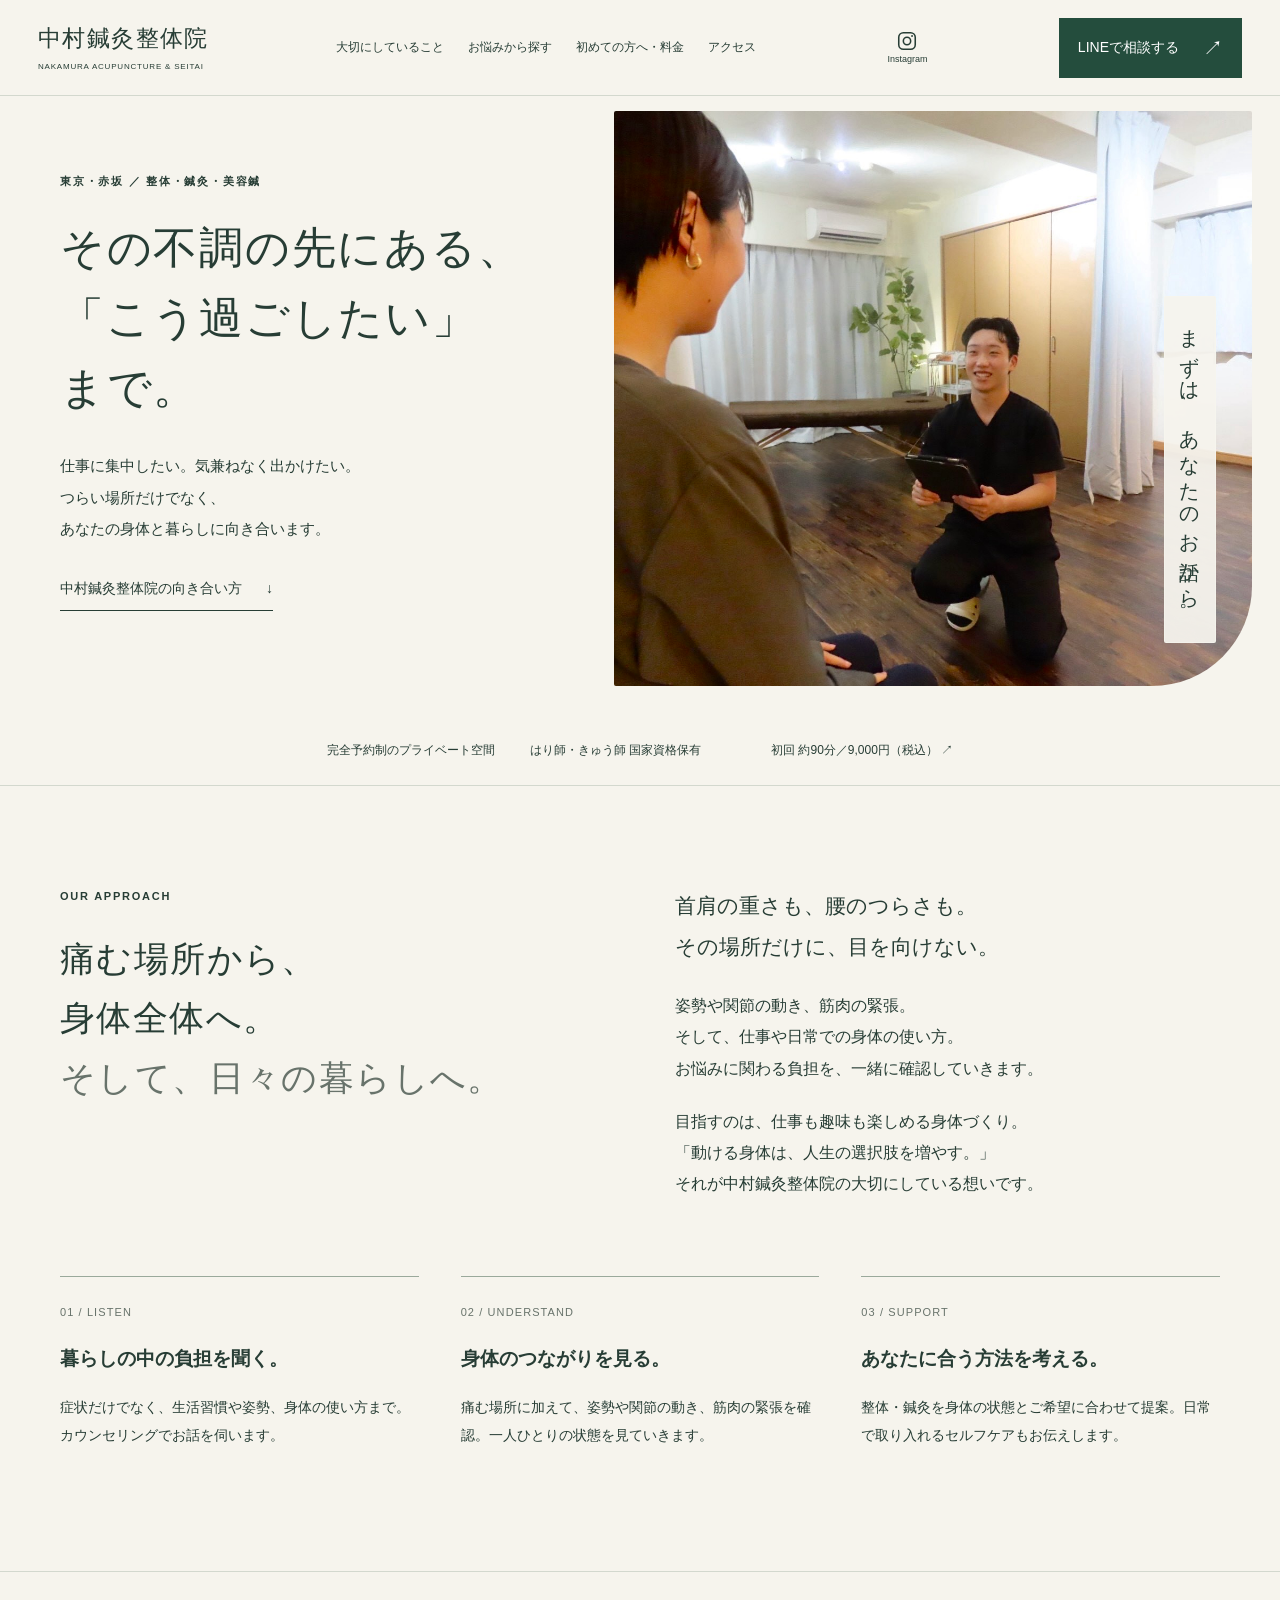
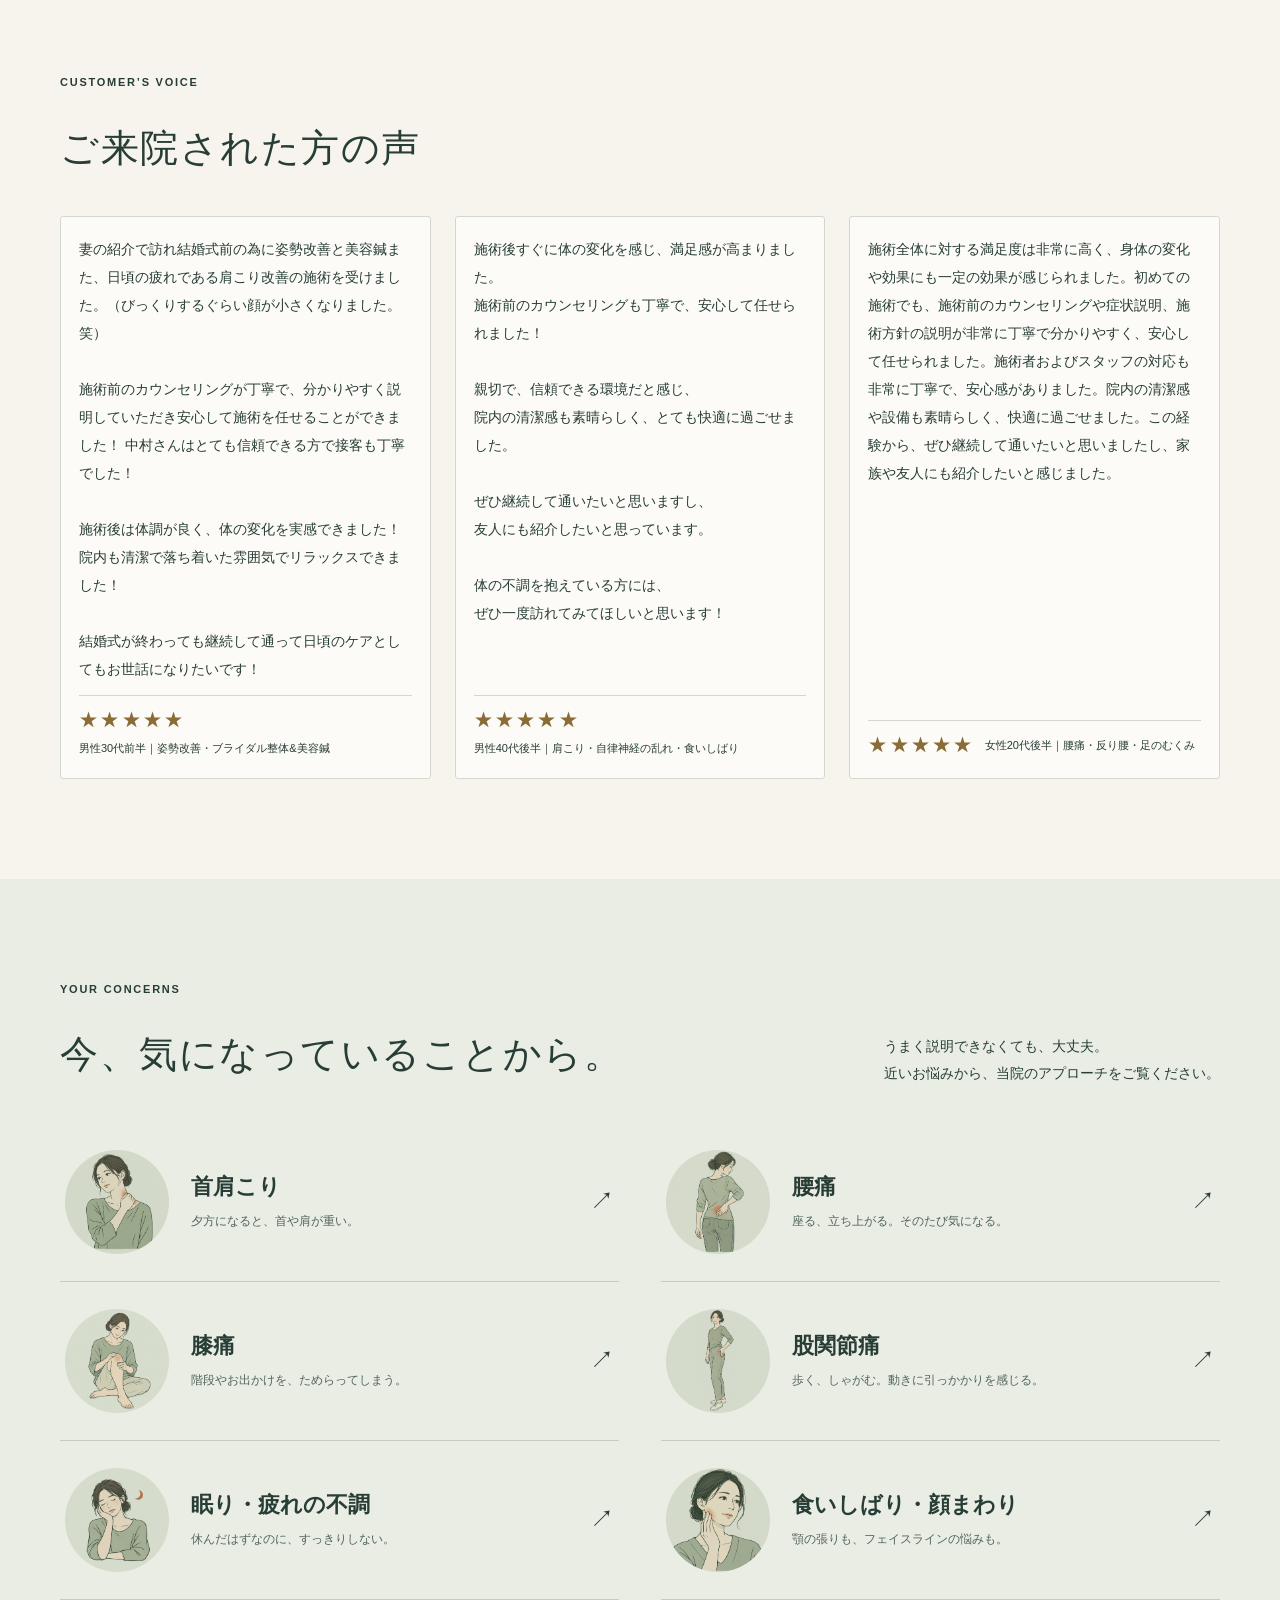
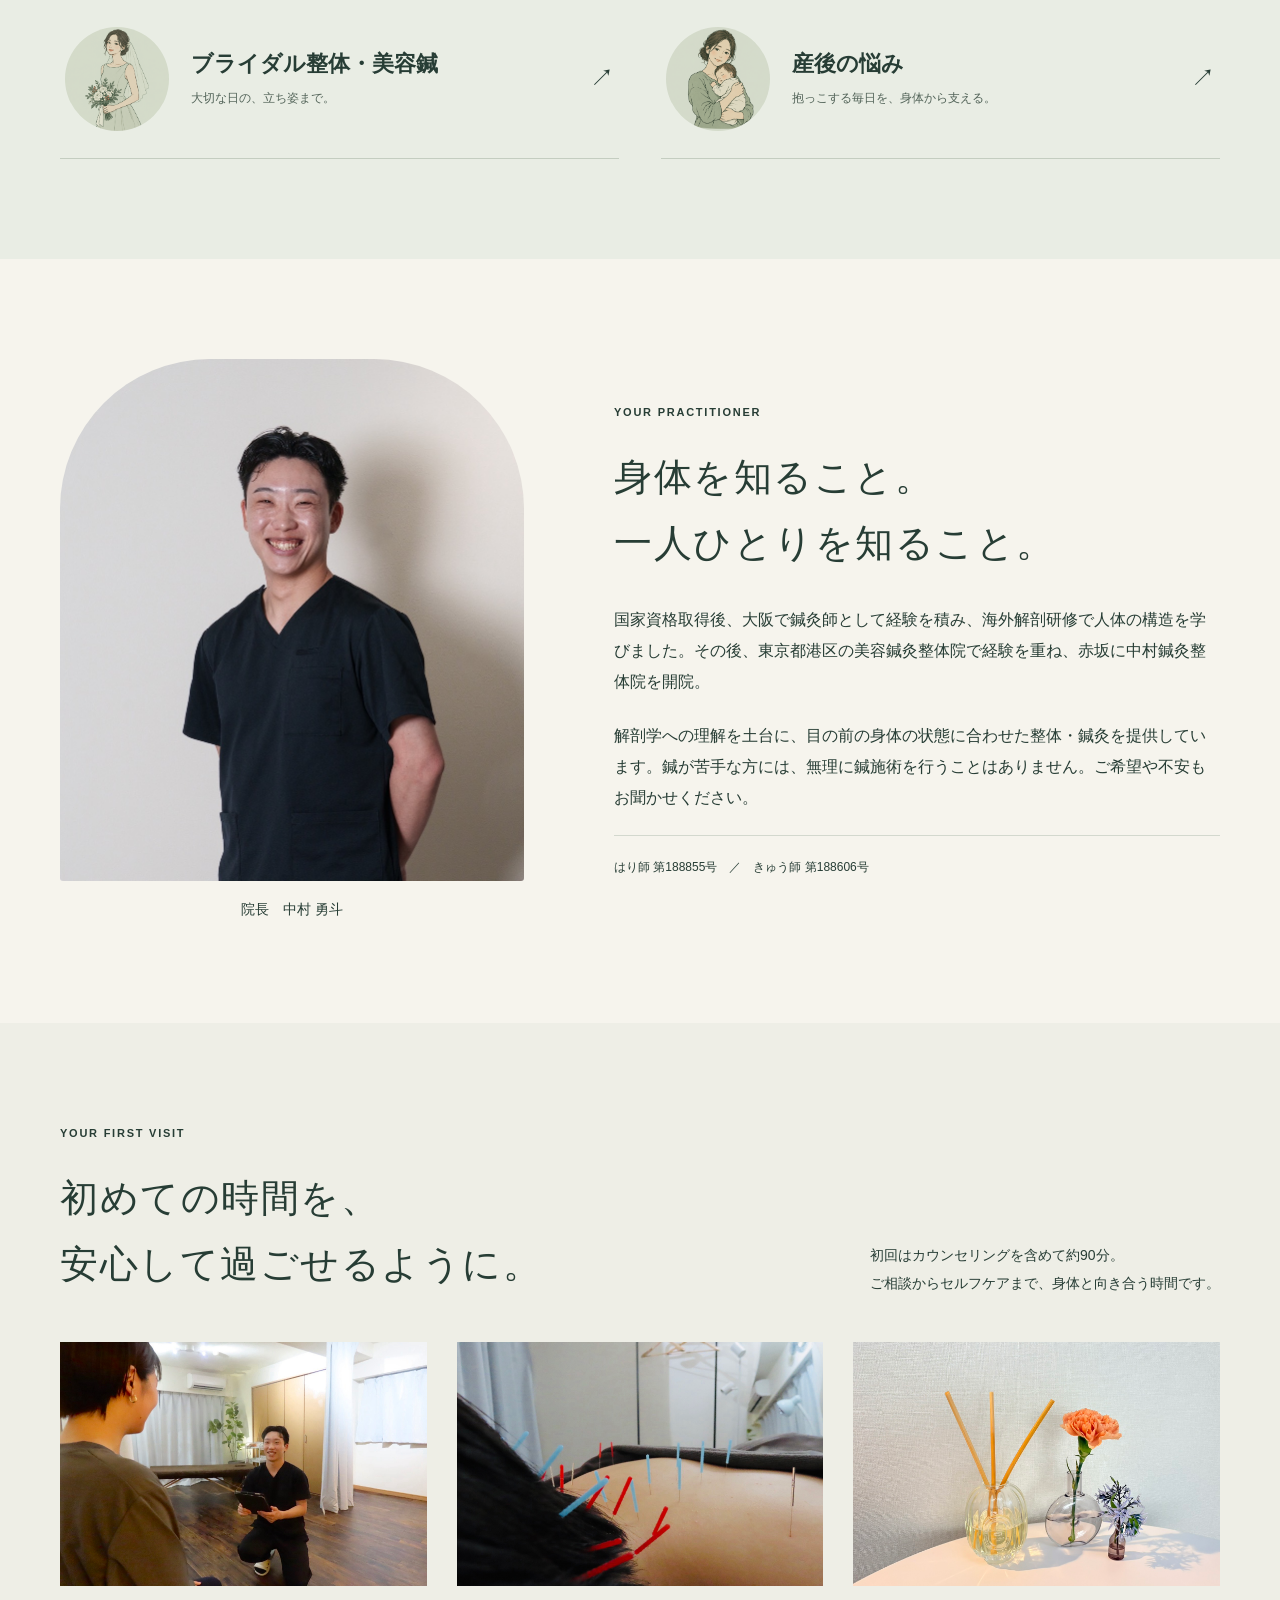
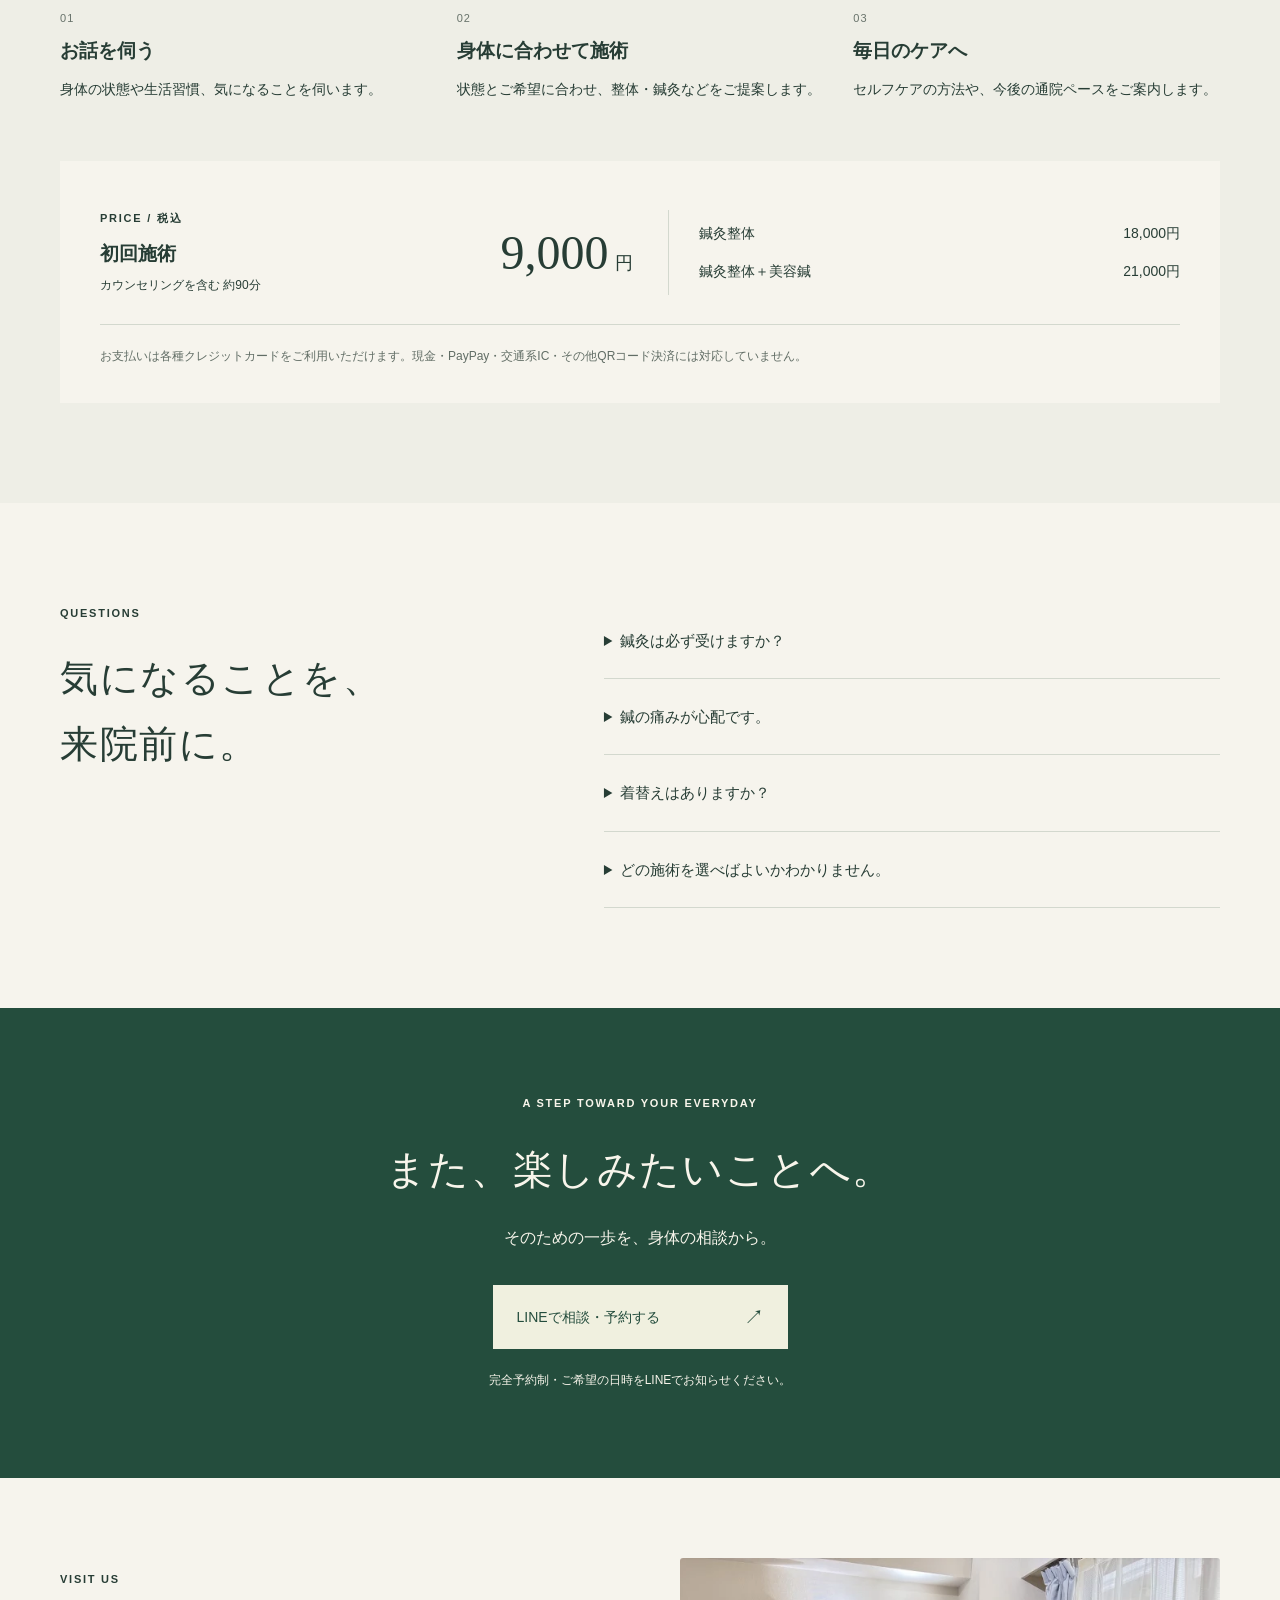
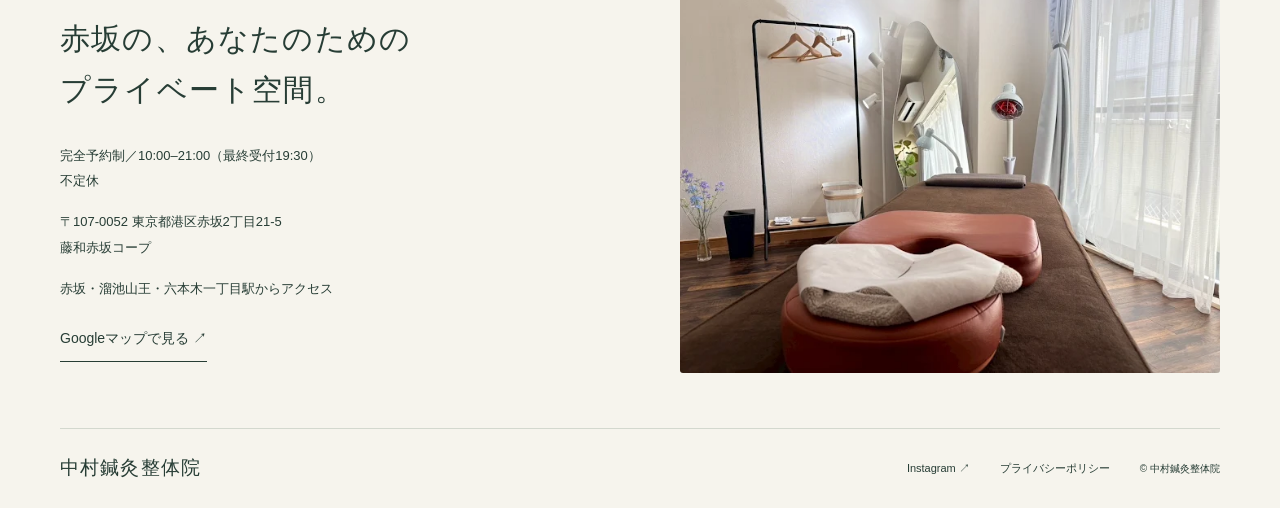
==== commit 28dc0313: "fix: move reviews before concerns (#7)" ====
--- a/index.html
+++ b/index.html
@@ -1,8 +1,6 @@
 <!doctype html><html lang="ja"><head><meta charset="utf-8"><meta name="viewport" content="width=device-width,initial-scale=1"><meta name="robots" content="noindex,nofollow"><title>身体と暮らしに向き合う、赤坂の整体・鍼灸｜中村鍼灸整体院</title><meta name="description" content="赤坂の完全予約制・中村鍼灸整体院。つらい場所だけでなく、姿勢や動き、暮らしまで。整体・鍼灸をご希望に合わせて提案します。"><link rel="stylesheet" href="css/style.css"><link rel="stylesheet" href="css/mobile-refinement.css"><link rel="stylesheet" href="css/reviews.css"><script src="js/main.js" defer></script><script src="js/reviews-data.js" defer></script><script src="js/reviews.js" defer></script></head><body><a class="skip" href="#main">本文へ</a><header><a class="brand" href="index.html">中村鍼灸整体院<small>NAKAMURA ACUPUNCTURE & SEITAI</small></a><a class="instagram-button" href="https://www.instagram.com/nakamura_shinkyu/" target="_blank" rel="noopener noreferrer" aria-label="Instagramを見る（新しいタブ）"><svg width="22" height="22" viewBox="0 0 24 24" fill="none" stroke="currentColor" stroke-width="1.7" aria-hidden="true"><rect x="3" y="3" width="18" height="18" rx="5"/><circle cx="12" cy="12" r="4"/><circle cx="17.5" cy="6.5" r="1" fill="currentColor" stroke="none"/></svg><span>Instagram</span></a><button class="menu" aria-expanded="false" aria-controls="navigation">メニュー</button><nav id="navigation"><a href="index.html#approach">大切にしていること</a><a href="index.html#concerns">お悩みから探す</a><a href="index.html#first-visit">初めての方へ・料金</a><a href="index.html#access">アクセス</a></nav><a class="button" href="https://lin.ee/W4OFa8G" target="_blank" rel="noopener noreferrer">LINEで相談する<span aria-hidden="true">↗</span></a></header><main id="main"><section class="hero"><div class="hero-copy"><span class="eyebrow">東京・赤坂 ／ 整体・鍼灸・美容鍼</span><h1>その不調の先にある、<br><em>「こう過ごしたい」</em><br>まで。</h1><p class="hero-lead">仕事に集中したい。気兼ねなく出かけたい。<br>つらい場所だけでなく、<br>あなたの身体と暮らしに向き合います。</p><a class="text-link" href="#approach">中村鍼灸整体院の向き合い方 <span>↓</span></a></div><div class="hero-photo"><img src="picture/counseling.jpg" alt="お話を伺う院長・中村勇斗" fetchpriority="high"><span class="photo-caption">まずは、あなたのお話から。</span></div><div class="hero-note"><span>完全予約制のプライベート空間</span><span>はり師・きゅう師 国家資格保有</span><a href="#pricing">初回 約90分／9,000円（税込） ↗</a></div><div class="mobile-shortcuts"><a href="#concerns">お悩みから探す <span>↓</span></a><a href="#first-visit">初めての方へ <span>↓</span></a></div></section>
 <section class="section wrap intro" id="approach"><div><span class="eyebrow">OUR APPROACH</span><h2>痛む場所から、<br>身体全体へ。<br><span class="muted">そして、日々の暮らしへ。</span></h2></div><div><p class="large">首肩の重さも、腰のつらさも。<br>その場所だけに、目を向けない。</p><p>姿勢や関節の動き、筋肉の緊張。<br>そして、仕事や日常での身体の使い方。<br>お悩みに関わる負担を、一緒に確認していきます。</p><p>目指すのは、仕事も趣味も楽しめる身体づくり。<br>「動ける身体は、人生の選択肢を増やす。」<br>それが中村鍼灸整体院の大切にしている想いです。</p></div></section>
 <section class="wrap approach-grid"><article><span class="index">01 / LISTEN</span><h3>暮らしの中の負担を聞く。</h3><p>症状だけでなく、生活習慣や姿勢、身体の使い方まで。カウンセリングでお話を伺います。</p></article><article><span class="index">02 / UNDERSTAND</span><h3>身体のつながりを見る。</h3><p>痛む場所に加えて、姿勢や関節の動き、筋肉の緊張を確認。一人ひとりの状態を見ていきます。</p></article><article><span class="index">03 / SUPPORT</span><h3>あなたに合う方法を考える。</h3><p>整体・鍼灸を身体の状態とご希望に合わせて提案。日常で取り入れるセルフケアもお伝えします。</p></article></section>
-<section class="section concerns-section" id="concerns"><div class="wrap"><div class="section-heading"><div><span class="eyebrow">YOUR CONCERNS</span><h2><span class="desktop-copy">今、気になっていることから。</span><span class="mobile-copy">今のお悩みから探す</span></h2></div><p>うまく説明できなくても、大丈夫。<br>近いお悩みから、当院のアプローチをご覧ください。</p></div><div class="concerns-grid"><a class="concern" href="concerns/neck.html"><img class="concern-illustration" src="picture/illustrations/neck.png" alt="" width="104" height="104" loading="lazy"><div><h3>首肩こり</h3><p>夕方になると、首や肩が重い。</p></div><span class="arrow" aria-hidden="true">↗</span></a><a class="concern" href="concerns/back.html"><img class="concern-illustration" src="picture/illustrations/back.png" alt="" width="104" height="104" loading="lazy"><div><h3>腰痛</h3><p>座る、立ち上がる。そのたび気になる。</p></div><span class="arrow" aria-hidden="true">↗</span></a><a class="concern" href="concerns/knee.html"><img class="concern-illustration" src="picture/illustrations/knee.png" alt="" width="104" height="104" loading="lazy"><div><h3>膝痛</h3><p>階段やお出かけを、ためらってしまう。</p></div><span class="arrow" aria-hidden="true">↗</span></a><a class="concern" href="concerns/hip.html"><img class="concern-illustration" src="picture/illustrations/hip.png" alt="" width="104" height="104" loading="lazy"><div><h3>股関節痛</h3><p>歩く、しゃがむ。動きに引っかかりを感じる。</p></div><span class="arrow" aria-hidden="true">↗</span></a><a class="concern" href="concerns/rest.html"><img class="concern-illustration" src="picture/illustrations/rest.png" alt="" width="104" height="104" loading="lazy"><div><h3>眠り・疲れの不調</h3><p>休んだはずなのに、すっきりしない。</p></div><span class="arrow" aria-hidden="true">↗</span></a><a class="concern" href="concerns/jaw.html"><img class="concern-illustration" src="picture/illustrations/jaw.png" alt="" width="104" height="104" loading="lazy"><div><h3><span class="phrase">食いしばり</span><span class="phrase">・顔まわり</span></h3><p>顎の張りも、フェイスラインの悩みも。</p></div><span class="arrow" aria-hidden="true">↗</span></a><a class="concern" href="concerns/bridal.html"><img class="concern-illustration" src="picture/illustrations/bridal.png" alt="" width="104" height="104" loading="lazy"><div><h3><span class="phrase">ブライダル整体</span><span class="phrase">・美容鍼</span></h3><p>大切な日の、立ち姿まで。</p></div><span class="arrow" aria-hidden="true">↗</span></a><a class="concern" href="concerns/postpartum.html"><img class="concern-illustration" src="picture/illustrations/postpartum.png" alt="" width="104" height="104" loading="lazy"><div><h3>産後の悩み</h3><p>抱っこする毎日を、身体から支える。</p></div><span class="arrow" aria-hidden="true">↗</span></a></div></div></section>
-<section class="section wrap profile" id="greeting"><div class="portrait"><img src="picture/nakamura_face.jpg" alt="院長 中村勇斗" loading="lazy"><span>院長　中村 勇斗</span></div><div><span class="eyebrow">YOUR PRACTITIONER</span><h2>身体を知ること。<br>一人ひとりを知ること。</h2><p>国家資格取得後、大阪で鍼灸師として経験を積み、海外解剖研修で人体の構造を学びました。その後、東京都港区の美容鍼灸整体院で経験を重ね、赤坂に中村鍼灸整体院を開院。</p><p>解剖学への理解を土台に、目の前の身体の状態に合わせた整体・鍼灸を提供しています。鍼が苦手な方には、無理に鍼施術を行うことはありません。ご希望や不安もお聞かせください。</p><div class="credentials">はり師 第188855号　／　きゅう師 第188606号</div></div></section>
 <section class="section reviews-section" id="reviews" aria-labelledby="reviews-heading"><div class="wrap">
   <span class="eyebrow">CUSTOMER’S VOICE</span>
   <div class="section-heading"><h2 id="reviews-heading">ご来院された方の声</h2><p id="reviews-intro">お客様の声をご紹介する準備をしています。<br>掲載内容を確認でき次第、こちらでご案内します。</p></div>
@@ -13,6 +11,9 @@
   </div>
   <p class="reviews-note" id="reviews-note">現在のカードは表示イメージです。実際の口コミ・評価ではありません。</p>
 </div></section>
+<section class="section concerns-section" id="concerns"><div class="wrap"><div class="section-heading"><div><span class="eyebrow">YOUR CONCERNS</span><h2><span class="desktop-copy">今、気になっていることから。</span><span class="mobile-copy">今のお悩みから探す</span></h2></div><p>うまく説明できなくても、大丈夫。<br>近いお悩みから、当院のアプローチをご覧ください。</p></div><div class="concerns-grid"><a class="concern" href="concerns/neck.html"><img class="concern-illustration" src="picture/illustrations/neck.png" alt="" width="104" height="104" loading="lazy"><div><h3>首肩こり</h3><p>夕方になると、首や肩が重い。</p></div><span class="arrow" aria-hidden="true">↗</span></a><a class="concern" href="concerns/back.html"><img class="concern-illustration" src="picture/illustrations/back.png" alt="" width="104" height="104" loading="lazy"><div><h3>腰痛</h3><p>座る、立ち上がる。そのたび気になる。</p></div><span class="arrow" aria-hidden="true">↗</span></a><a class="concern" href="concerns/knee.html"><img class="concern-illustration" src="picture/illustrations/knee.png" alt="" width="104" height="104" loading="lazy"><div><h3>膝痛</h3><p>階段やお出かけを、ためらってしまう。</p></div><span class="arrow" aria-hidden="true">↗</span></a><a class="concern" href="concerns/hip.html"><img class="concern-illustration" src="picture/illustrations/hip.png" alt="" width="104" height="104" loading="lazy"><div><h3>股関節痛</h3><p>歩く、しゃがむ。動きに引っかかりを感じる。</p></div><span class="arrow" aria-hidden="true">↗</span></a><a class="concern" href="concerns/rest.html"><img class="concern-illustration" src="picture/illustrations/rest.png" alt="" width="104" height="104" loading="lazy"><div><h3>眠り・疲れの不調</h3><p>休んだはずなのに、すっきりしない。</p></div><span class="arrow" aria-hidden="true">↗</span></a><a class="concern" href="concerns/jaw.html"><img class="concern-illustration" src="picture/illustrations/jaw.png" alt="" width="104" height="104" loading="lazy"><div><h3><span class="phrase">食いしばり</span><span class="phrase">・顔まわり</span></h3><p>顎の張りも、フェイスラインの悩みも。</p></div><span class="arrow" aria-hidden="true">↗</span></a><a class="concern" href="concerns/bridal.html"><img class="concern-illustration" src="picture/illustrations/bridal.png" alt="" width="104" height="104" loading="lazy"><div><h3><span class="phrase">ブライダル整体</span><span class="phrase">・美容鍼</span></h3><p>大切な日の、立ち姿まで。</p></div><span class="arrow" aria-hidden="true">↗</span></a><a class="concern" href="concerns/postpartum.html"><img class="concern-illustration" src="picture/illustrations/postpartum.png" alt="" width="104" height="104" loading="lazy"><div><h3>産後の悩み</h3><p>抱っこする毎日を、身体から支える。</p></div><span class="arrow" aria-hidden="true">↗</span></a></div></div></section>
+<section class="section wrap profile" id="greeting"><div class="portrait"><img src="picture/nakamura_face.jpg" alt="院長 中村勇斗" loading="lazy"><span>院長　中村 勇斗</span></div><div><span class="eyebrow">YOUR PRACTITIONER</span><h2>身体を知ること。<br>一人ひとりを知ること。</h2><p>国家資格取得後、大阪で鍼灸師として経験を積み、海外解剖研修で人体の構造を学びました。その後、東京都港区の美容鍼灸整体院で経験を重ね、赤坂に中村鍼灸整体院を開院。</p><p>解剖学への理解を土台に、目の前の身体の状態に合わせた整体・鍼灸を提供しています。鍼が苦手な方には、無理に鍼施術を行うことはありません。ご希望や不安もお聞かせください。</p><div class="credentials">はり師 第188855号　／　きゅう師 第188606号</div></div></section>
+
 <section class="section first" id="first-visit"><div class="wrap"><span class="eyebrow">YOUR FIRST VISIT</span><div class="section-heading"><h2>初めての時間を、<br>安心して過ごせるように。</h2><p>初回はカウンセリングを含めて約90分。<br>ご相談からセルフケアまで、身体と向き合う時間です。</p></div><div class="flow"><article><img src="picture/counseling.jpg" alt="お話を伺う様子" loading="lazy"><span class="index">01</span><h3>お話を伺う</h3><p>身体の状態や生活習慣、気になることを伺います。</p></article><article><img src="picture/treatment.jpg" alt="身体の状態に合わせた鍼施術の様子" loading="lazy"><span class="index">02</span><h3>身体に合わせて施術</h3><p>状態とご希望に合わせ、整体・鍼灸などをご提案します。</p></article><article><img src="picture/aftercare.jpg" alt="院内の花と落ち着いた空間" loading="lazy"><span class="index">03</span><h3>毎日のケアへ</h3><p>セルフケアの方法や、今後の通院ペースをご案内します。</p></article></div><div class="pricing" id="pricing"><div><span class="eyebrow">PRICE / 税込</span><h3>初回施術</h3><p>カウンセリングを含む 約90分</p></div><div class="price">9,000<span>円</span></div><dl><div><dt>鍼灸整体</dt><dd>18,000円</dd></div><div><dt>鍼灸整体＋美容鍼</dt><dd>21,000円</dd></div></dl><p class="fine">お支払いは各種クレジットカードをご利用いただけます。現金・PayPay・交通系IC・その他QRコード決済には対応していません。</p></div></div></section>
 <section class="section wrap faq"><div><span class="eyebrow">QUESTIONS</span><h2>気になることを、<br>来院前に。</h2></div><div><details><summary>鍼灸は必ず受けますか？</summary><p>必ず行うわけではありません。身体の状態やご希望に合わせ、整体のみ、または整体と鍼灸を組み合わせた施術をご提案します。</p></details><details><summary>鍼の痛みが心配です。</summary><p>感じ方には個人差があり、痛みや内出血が生じることもあります。不安なことは施術前にご相談ください。使用する鍼は使い捨てです。</p></details><details><summary>着替えはありますか？</summary><p>お着替えをご用意しています。お仕事帰りやお出かけ前の服装のままご来院いただけます。</p></details><details><summary>どの施術を選べばよいかわかりません。</summary><p>気になる症状やご希望をLINEでお知らせください。ご相談のうえ、身体の状態に合わせた施術をご提案します。</p></details></div></section>
 <section class="contact"><span class="eyebrow">A STEP TOWARD YOUR EVERYDAY</span><h2>また、楽しみたいことへ。</h2><p>そのための一歩を、身体の相談から。</p><a class="button" href="https://lin.ee/W4OFa8G" target="_blank" rel="noopener noreferrer">LINEで相談・予約する<span aria-hidden="true">↗</span></a><small>完全予約制・ご希望の日時をLINEでお知らせください。</small></section></main><footer id="access"><div class="wrap footer-grid"><div><span class="eyebrow">VISIT US</span><h2>赤坂の、あなたのための<br>プライベート空間。</h2><p>完全予約制／10:00–21:00（最終受付19:30）<br>不定休</p><p>〒107-0052 東京都港区赤坂2丁目21-5<br>藤和赤坂コープ</p><p>赤坂・溜池山王・六本木一丁目駅からアクセス</p><a class="text-link" href="https://www.google.com/maps/search/?api=1&query=中村鍼灸整体院+赤坂" target="_blank" rel="noopener noreferrer">Googleマップで見る ↗</a></div><img src="picture/room.webp" alt="中村鍼灸整体院の施術室" loading="lazy"></div><div class="wrap footer-bottom"><a class="brand" href="index.html">中村鍼灸整体院</a><a href="https://www.instagram.com/nakamura_shinkyu/" target="_blank" rel="noopener noreferrer">Instagram ↗</a><a href="https://nakamuraseitai.jp/privacypolicy.html">プライバシーポリシー</a><small>© 中村鍼灸整体院</small></div></footer><div class="mobile-cta"><a href="index.html#pricing">初回・料金を見る</a><a class="button" href="https://lin.ee/W4OFa8G" target="_blank" rel="noopener noreferrer">LINEで相談・予約<span aria-hidden="true">↗</span></a></div></body></html>
--- a/css/reviews.css
+++ b/css/reviews.css
@@ -10,23 +10,20 @@
 }
 .reviews-section { border-top: 1px solid var(--line); }
 .reviews-grid { display: grid; grid-template-columns: repeat(3, minmax(0, 1fr)); gap: 24px; }
-.review-card { display: flex; flex-direction: column; min-width: 0; padding: 27px 25px; background: #fcfbf7; border: 1px solid var(--line); border-radius: 3px; }
+.review-card { display: flex; flex-direction: column; min-width: 0; padding: 18px; background: #fcfbf7; border: 1px solid var(--line); border-radius: 3px; }
 .review-source { display: flex; flex-wrap: wrap; align-items: center; justify-content: space-between; gap: 8px; font-size: 12px; }
 .review-status { color: var(--muted); font-size: 10px; padding: 2px 8px; background: #eef0e9; }
-.review-rating { display: flex; flex-wrap: wrap; align-items: center; gap: 10px; margin: 22px 0 17px; font-size: 11px; color: var(--muted); }
+.review-rating { display: flex; flex-wrap: wrap; align-items: center; gap: 6px; margin: 0; font-size: 11px; color: var(--muted); }
 .review-stars { color: #8b6c37; font-size: 19px; letter-spacing: .12em; white-space: nowrap; line-height: 1.5; }
 .review-placeholder .review-stars { color: var(--muted); }
-.review-body { font-size: 14px; line-height: 2; overflow-wrap: anywhere; white-space: pre-line; }
-.review-author { display: flex; align-items: center; gap: 10px; margin-top: auto; padding-top: 22px; border-top: 1px solid var(--line); font-size: 11px; overflow-wrap: anywhere; }
+.review-body { margin: 0 0 12px; font-size: 14px; line-height: 2; overflow-wrap: anywhere; white-space: pre-line; }
+.review-author { display: flex; flex-wrap: wrap; align-items: center; gap: 4px 10px; margin-top: auto; padding-top: 10px; border-top: 1px solid var(--line); font-size: 11px; overflow-wrap: anywhere; }
 .review-avatar { display: grid; place-items: center; flex: 0 0 32px; height: 32px; background: #e9ede4; border-radius: 50%; font-size: 13px; }
 .review-link { display: inline-block; font-size: 12px; margin-top: 15px; text-decoration: underline; text-underline-offset: 4px; }
 .reviews-note { color: var(--muted); font-size: 12px; margin: 22px 0 0; }
-@media (max-width: 1000px) { .reviews-grid { gap: 16px; } .review-card { padding: 22px 18px; } }
+@media (max-width: 1000px) { .reviews-grid { gap: 16px; } }
 @media (max-width: 760px) {
   .hero .photo-caption { padding: 6px 7px; font-size: 13px; letter-spacing: .06em; bottom: 12px; right: 14px; }
   .reviews-grid { grid-template-columns: minmax(0, 1fr); gap: 14px; }
-  .review-card { padding: 22px; }
-  .review-body { margin-bottom: 20px; }
-  .review-rating { margin: 18px 0 14px; }
-  .review-author { padding-top: 16px; }
+  .review-card { padding: 14px; }
 }
